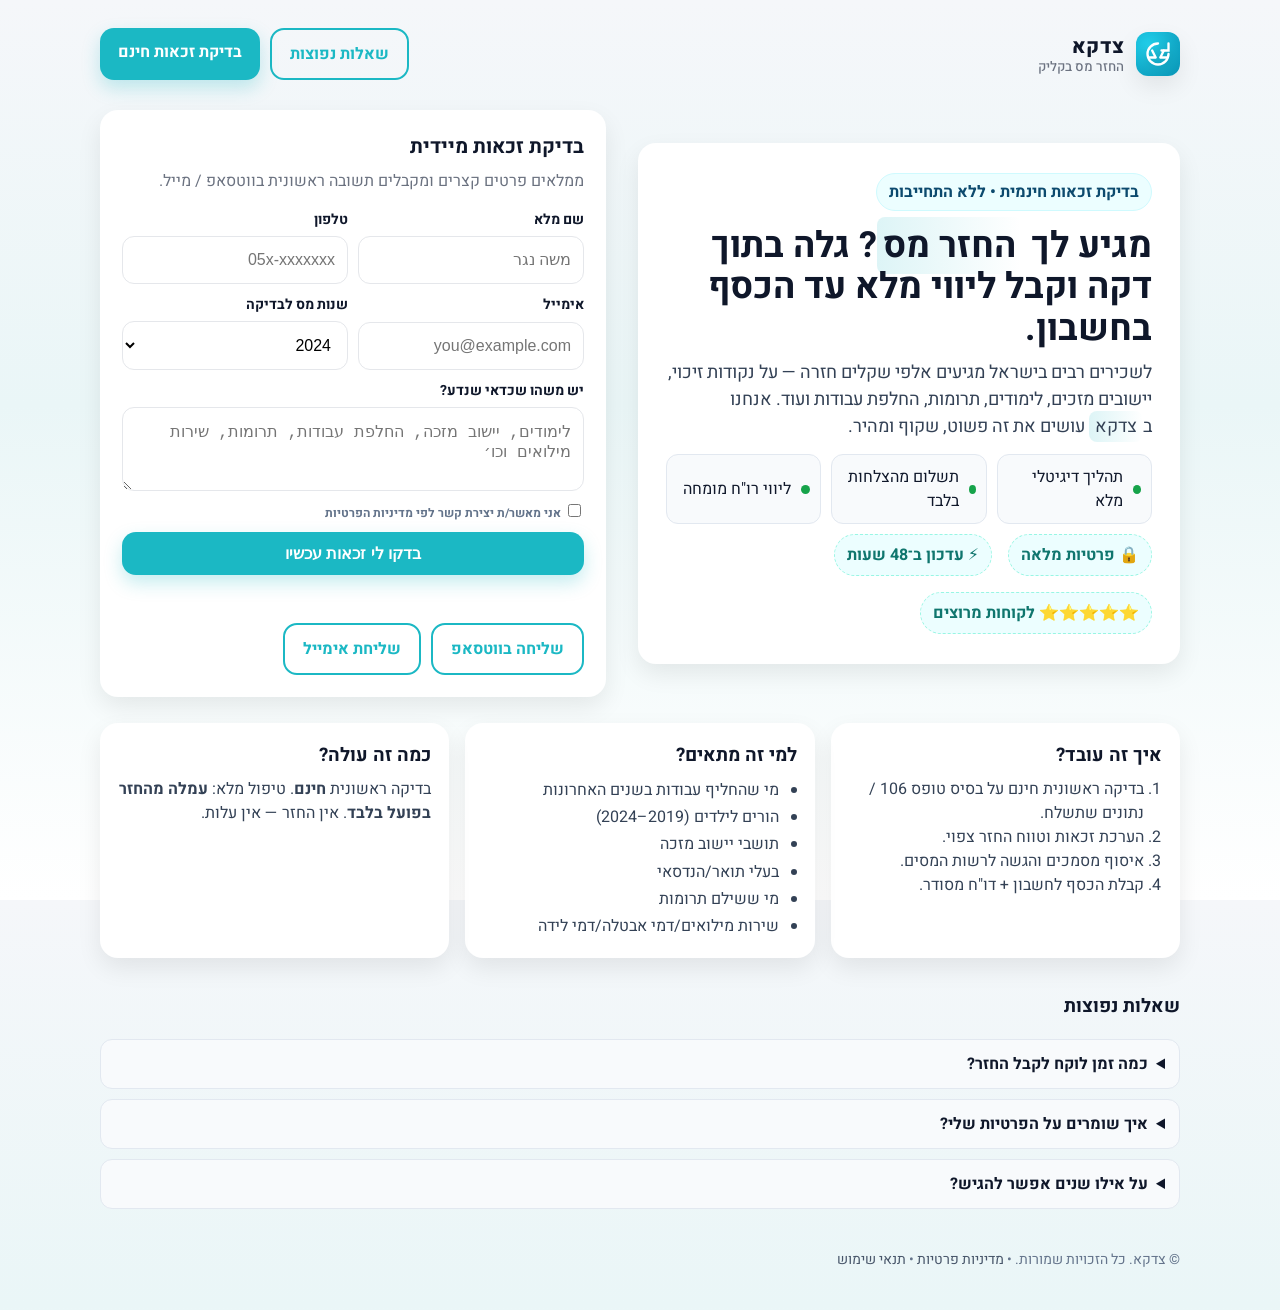
==== index.html @ 3e9c8f5d "Add files via upload" ====
<!DOCTYPE html>
<html lang="he" dir="rtl">
<head>
  <meta charset="utf-8" />
  <meta name="viewport" content="width=device-width, initial-scale=1" />
  <title>צדקא — החזר מס בקליק</title>
  <meta name="description" content="בודקים זכאות להחזר מס לשכירים בתוך דקה — ללא התחייבות. מילוי קצר, בדיקה חינמית ושקופה." />
  <link rel="preconnect" href="https://fonts.googleapis.com">
  <link rel="preconnect" href="https://fonts.gstatic.com" crossorigin>
  <link href="https://fonts.googleapis.com/css2?family=Heebo:wght@300;400;500;700;800&display=swap" rel="stylesheet">
  <style>
    :root{
      --primary:#1bb8c4;/*טורקיז*/
      --primary-600:#13a2ad;
      --ink:#0f172a;/*כחול-אפור כהה*/
      --muted:#6b7280;
      --bg:#f5f7fa;
      --card:#ffffff;
      --accent:#7a8a9b;/*אפור*/
      --ok:#16a34a;
      --warn:#f59e0b;
      --shadow:0 10px 25px rgba(0,0,0,.08);
      --radius:18px;
    }
    *{box-sizing:border-box}
    html,body{height:100%}
    body{margin:0;font-family:Heebo,system-ui,"Segoe UI",Arial; background:linear-gradient(180deg, var(--bg), #eaf6f7 45%, #ffffff 100%); color:var(--ink)}
    a{color:var(--primary);text-decoration:none}
    .wrap{max-width:1120px;margin:0 auto;padding:20px}
    header{
      display:flex;align-items:center;justify-content:space-between;gap:16px;padding:8px 0
    }
    .brand{display:flex;align-items:center;gap:12px}
    .logo{width:44px;height:44px;display:grid;place-items:center;border-radius:12px;background:radial-gradient(100% 100% at 30% 30%, #22d3ee, #0891b2);box-shadow:var(--shadow)}
    .logo svg{filter:drop-shadow(0 2px 6px rgba(0,0,0,.2))}
    .brand h1{font-size:20px;margin:0;font-weight:800;letter-spacing:.2px}
    .brand small{display:block;color:var(--muted);font-weight:500;margin-top:-4px}
    .cta-top{display:flex;gap:10px}
    .btn{appearance:none;border:0;cursor:pointer;border-radius:14px;padding:12px 18px;font-weight:700;font-size:16px}
    .btn-primary{background:var(--primary);color:#fff;box-shadow:0 8px 18px rgba(27,184,196,.25)}
    .btn-primary:hover{background:var(--primary-600)}
    .btn-ghost{background:transparent;color:var(--primary);border:2px solid var(--primary)}

    .hero{display:grid;grid-template-columns:1.1fr .9fr;gap:32px;align-items:center;margin-top:22px}
    @media (max-width:900px){
      .hero{grid-template-columns:1fr}
    }
    .card{background:var(--card);border-radius:var(--radius);box-shadow:var(--shadow)}
    .hero .headline{padding:30px 28px}
    .kicker{display:inline-flex;align-items:center;gap:8px;color:#0c4a6e;background:#ecfeff;border:1px solid #cffafe;border-radius:999px;padding:6px 12px;font-weight:700}
    .headline h2{font-size:36px;line-height:1.15;margin:14px 0 10px}
    .headline p{font-size:18px;color:#334155;margin:0 0 14px}
    .bullets{display:grid;grid-template-columns:repeat(3,minmax(0,1fr));gap:10px;margin-top:14px}
    @media (max-width:600px){.bullets{grid-template-columns:1fr 1fr}}
    .bullet{display:flex;align-items:center;gap:10px;background:#f8fafc;border:1px solid #e2e8f0;border-radius:12px;padding:10px}
    .bullet .dot{width:9px;height:9px;border-radius:50%;background:var(--ok)}

    .form{padding:22px}
    .form h3{margin:0 0 8px;font-size:20px}
    .form p{margin:0 0 16px;color:var(--muted)}
    form{display:grid;gap:10px}
    .field{display:grid;gap:6px}
    label{font-weight:700;font-size:14px}
    input,select,textarea{padding:14px 12px;border:1.5px solid #e5e7eb;border-radius:12px;background:#fff;font-size:16px}
    input:focus,select:focus,textarea:focus{outline:3px solid #c7f9ff;border-color:#7dd3fc}
    .row{display:grid;grid-template-columns:1fr 1fr;gap:10px}
    @media (max-width:600px){.row{grid-template-columns:1fr}}
    .consent{font-size:12px;color:#64748b}

    .trust{display:flex;gap:16px;align-items:center;flex-wrap:wrap;margin-top:10px}
    .trust .badge{display:flex;gap:8px;align-items:center;background:#ecfeff;border:1px dashed #99f6e4;color:#0f766e;padding:8px 12px;border-radius:999px;font-weight:700}

    .faq{margin:34px 0}
    details{background:#f8fafc;border:1px solid #e2e8f0;border-radius:12px;padding:12px 14px}
    details+details{margin-top:10px}
    summary{cursor:pointer;font-weight:700}
    summary::-webkit-details-marker{display:none}

    footer{margin:40px 0 20px;color:#64748b;font-size:14px}
    .legal a{color:#475569}

    .grid{display:grid;gap:16px}
    .grid.cols-3{grid-template-columns:repeat(3,minmax(0,1fr))}
    @media (max-width:900px){.grid.cols-3{grid-template-columns:1fr}}

    .highlight{background:linear-gradient(90deg, rgba(27,184,196,.15), rgba(27,184,196,0));padding:2px 6px;border-radius:8px}
  </style>
</head>
<body>
  <div class="wrap">
    <header>
      <div class="brand">
        <div class="logo" aria-label="לוגו צדקא">
          <!-- מאזניים + חץ מעוגל כסימבול ההחזר -->
          <svg width="28" height="28" viewBox="0 0 24 24" fill="none" xmlns="http://www.w3.org/2000/svg" aria-hidden="true">
            <path d="M12 3a9 9 0 1 0 9 9" stroke="#fff" stroke-width="2" stroke-linecap="round"/>
            <path d="M21 3v6h-6" stroke="#fff" stroke-width="2" stroke-linecap="round"/>
            <path d="M7 9l3 6M17 9l-3 6M4 15h6M14 15h6" stroke="#fff" stroke-width="2" stroke-linecap="round"/>
          </svg>
        </div>
        <div>
          <h1>צדקא</h1>
          <small>החזר מס בקליק</small>
        </div>
      </div>
      <div class="cta-top">
        <a class="btn btn-ghost" href="#faq">שאלות נפוצות</a>
        <a class="btn btn-primary" href="#lead">בדיקת זכאות חינם</a>
      </div>
    </header>

    <section class="hero">
      <div class="card headline">
        <span class="kicker">בדיקת זכאות חינמית • ללא התחייבות</span>
        <h2>
          מגיע לך <span class="highlight">החזר מס</span>?
          גלה בתוך דקה וקבל ליווי מלא עד הכסף בחשבון.
        </h2>
        <p>
          לשכירים רבים בישראל מגיעים אלפי שקלים חזרה — על נקודות זיכוי, יישובים מזכים, לימודים, תרומות, החלפת עבודות ועוד. אנחנו ב<span class="highlight">צדקא</span> עושים את זה פשוט, שקוף ומהיר.
        </p>
        <div class="bullets">
          <div class="bullet"><span class="dot"></span><span>תהליך דיגיטלי מלא</span></div>
          <div class="bullet"><span class="dot"></span><span>תשלום מהצלחות בלבד</span></div>
          <div class="bullet"><span class="dot"></span><span>ליווי רו"ח מומחה</span></div>
        </div>
        <div class="trust">
          <div class="badge" title="SSL & פרטיות">🔒 פרטיות מלאה</div>
          <div class="badge" title="מהיר">⚡️ עדכון ב־48 שעות</div>
          <div class="badge" title="ביקורות">⭐️⭐️⭐️⭐️⭐️ לקוחות מרוצים</div>
        </div>
      </div>

      <div class="card form" id="lead">
        <h3>בדיקת זכאות מיידית</h3>
        <p>ממלאים פרטים קצרים ומקבלים תשובה ראשונית בווטסאפ / מייל.</p>
        <form id="leadForm" novalidate>
          <div class="row">
            <div class="field">
              <label for="fullName">שם מלא</label>
              <input id="fullName" name="fullName" placeholder="משה נגר" required />
            </div>
            <div class="field">
              <label for="phone">טלפון</label>
              <input id="phone" name="phone" inputmode="tel" placeholder="05x-xxxxxxx" required />
            </div>
          </div>
          <div class="row">
            <div class="field">
              <label for="email">אימייל</label>
              <input id="email" name="email" type="email" placeholder="you@example.com" />
            </div>
            <div class="field">
              <label for="year">שנות מס לבדיקה</label>
              <select id="year" name="year">
                <option value="2024">2024</option>
                <option value="2023">2023</option>
                <option value="2022">2022</option>
                <option value="2019-2021">2019–2021</option>
              </select>
            </div>
          </div>
          <div class="field">
            <label for="notes">יש משהו שכדאי שנדע?</label>
            <textarea id="notes" name="notes" rows="3" placeholder="לימודים, יישוב מזכה, החלפת עבודות, תרומות, שירות מילואים וכו׳"></textarea>
          </div>
          <label class="consent"><input type="checkbox" id="consent" required /> אני מאשר/ת יצירת קשר לפי מדיניות הפרטיות</label>
          <button class="btn btn-primary" type="submit">בדקו לי זכאות עכשיו</button>
          <div id="msg" aria-live="polite" style="min-height:20px"></div>
          <div style="display:flex;gap:10px;margin-top:8px;flex-wrap:wrap">
            <a class="btn btn-ghost" id="whatsappBtn" target="_blank" rel="noopener">שליחה בווטסאפ</a>
            <a class="btn btn-ghost" id="emailBtn">שליחת אימייל</a>
          </div>
        </form>
      </div>
    </section>

    <section class="grid cols-3" style="margin-top:26px">
      <div class="card" style="padding:18px">
        <h3 style="margin:0 0 8px">איך זה עובד?</h3>
        <ol style="margin:0;padding-inline-start:18px;color:#334155">
          <li>בדיקה ראשונית חינם על בסיס טופס 106 / נתונים שתשלח.</li>
          <li>הערכת זכאות וטווח החזר צפוי.</li>
          <li>איסוף מסמכים והגשה לרשות המסים.</li>
          <li>קבלת הכסף לחשבון + דו"ח מסודר.</li>
        </ol>
      </div>
      <div class="card" style="padding:18px">
        <h3 style="margin:0 0 8px">למי זה מתאים?</h3>
        <ul style="margin:0;padding-inline-start:18px;color:#334155;line-height:1.7">
          <li>מי שהחליף עבודות בשנים האחרונות</li>
          <li>הורים לילדים (2019–2024)</li>
          <li>תושבי יישוב מזכה</li>
          <li>בעלי תואר/הנדסאי</li>
          <li>מי ששילם תרומות</li>
          <li>שירות מילואים/דמי אבטלה/דמי לידה</li>
        </ul>
      </div>
      <div class="card" style="padding:18px">
        <h3 style="margin:0 0 8px">כמה זה עולה?</h3>
        <p style="margin:0;color:#334155">בדיקה ראשונית <b>חינם</b>. טיפול מלא: <b>עמלה מהחזר בפועל בלבד</b>.
          אין החזר — אין עלות.
        </p>
      </div>
    </section>

    <section class="faq" id="faq">
      <h3>שאלות נפוצות</h3>
      <details>
        <summary>כמה זמן לוקח לקבל החזר?</summary>
        <div>לאחר הגשה מסודרת, לרוב בין 30–90 יום, תלוי בעומס רשות המסים והבקשות.</div>
      </details>
      <details>
        <summary>איך שומרים על הפרטיות שלי?</summary>
        <div>עובדים לפי סטנדרט אבטחת מידע, שימוש מאובטח במסמכים וללא שיתוף עם צד שלישי ללא רשות.</div>
      </details>
      <details>
        <summary>על אילו שנים אפשר להגיש?</summary>
        <div>עד 6 שנים אחורה (נכון לעכשיו), למשל בשנת 2025 ניתן להגיש רטרואקטיבית מ-2019.</div>
      </details>
    </section>

    <footer>
      <div class="legal">© צדקא. כל הזכויות שמורות. • <a href="#">מדיניות פרטיות</a> • <a href="#">תנאי שימוש</a></div>
    </footer>
  </div>

  <script>
    // קישור ווטסאפ עם פרה-פיל מהטופס
    const f = document.getElementById('leadForm');
    const msg = document.getElementById('msg');
    const waBtn = document.getElementById('whatsappBtn');
    const emailBtn = document.getElementById('emailBtn');

    const WHATSAPP_NUMBER = '972000000000'; // <-- החלף למספר שלך בפורמט בינלאומי ללא +
    const EMAIL_TO = 'info@tsadka.co.il';   // <-- החלף למייל שלך

    function buildText() {
      const name = document.getElementById('fullName').value.trim();
      const phone = document.getElementById('phone').value.trim();
      const email = document.getElementById('email').value.trim();
      const year = document.getElementById('year').value;
      const notes = document.getElementById('notes').value.trim();
      return `שלום, שמי ${name}.\nטלפון: ${phone}\nמייל: ${email}\nשנות מס לבדיקה: ${year}\nהערות: ${notes}`;
    }

    function valid() {
      if(!document.getElementById('fullName').value || !document.getElementById('phone').value || !document.getElementById('consent').checked){
        msg.textContent = 'נא למלא שם, טלפון ולאשר יצירת קשר.';
        msg.style.color = '#b91c1c';
        return false;
      }
      msg.textContent = '';
      return true;
    }

    f.addEventListener('submit', (e)=>{
      e.preventDefault();
      if(!valid()) return;
      const text = buildText();
      const url = `https://wa.me/${WHATSAPP_NUMBER}?text=${encodeURIComponent(text)}`;
      window.open(url, '_blank');
      msg.textContent = 'פתחנו שיחה בווטסאפ. אם לא נפתח — בדוק שחסמת פופ-אפים.';
      msg.style.color = '#065f46';
      // TODO: הוספת שליחת נתונים ל-API/Google Sheets/CRM
    });

    waBtn.addEventListener('click', ()=>{
      if(!valid()) return; window.open(`https://wa.me/${WHATSAPP_NUMBER}?text=${encodeURIComponent(buildText())}`, '_blank');
    });

    emailBtn.addEventListener('click', ()=>{
      const subject = encodeURIComponent('בדיקת זכאות להחזר מס — צדקא');
      const body = encodeURIComponent(buildText());
      window.location.href = `mailto:${EMAIL_TO}?subject=${subject}&body=${body}`;
    });

    // אנליטיקות (מקום ל-GTM / Meta Pixel)
    // window.dataLayer = window.dataLayer || [];
    // function gtag(){dataLayer.push(arguments);} gtag('js', new Date()); gtag('config', 'G-XXXXXXX');
  </script>
</body>
</html>
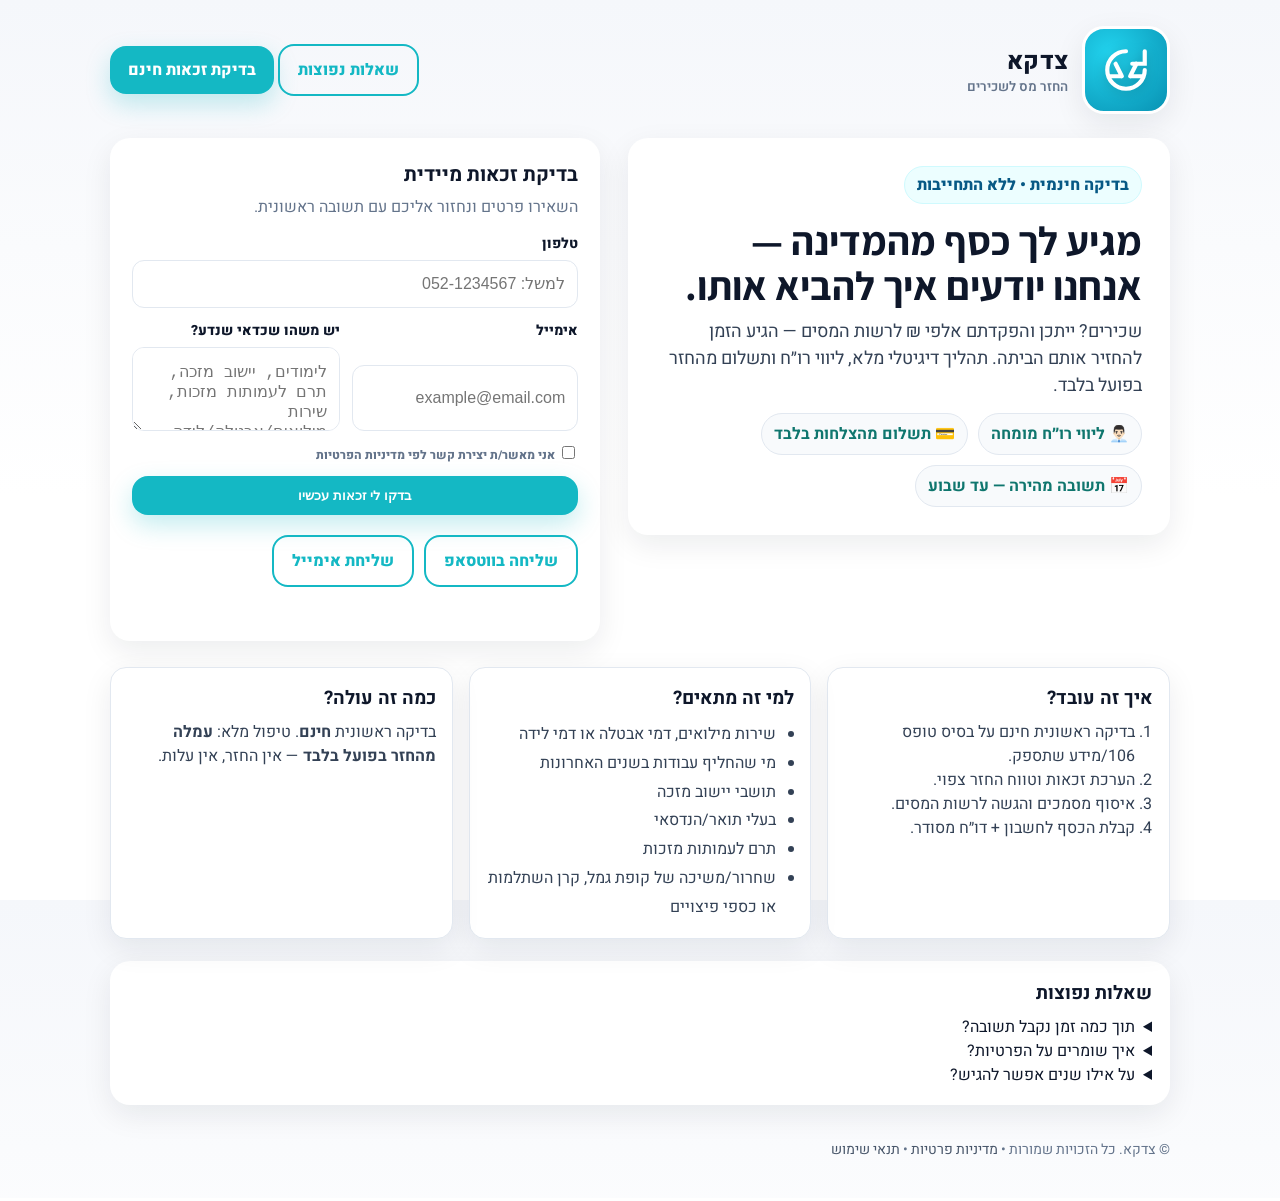
==== commit e5130ff1: "Add files via upload" ====
--- a/index.html
+++ b/index.html
@@ -1,283 +1,211 @@
-<!DOCTYPE html>
-<html lang="he" dir="rtl">
-<head>
-  <meta charset="utf-8" />
-  <meta name="viewport" content="width=device-width, initial-scale=1" />
-  <title>צדקא — החזר מס בקליק</title>
-  <meta name="description" content="בודקים זכאות להחזר מס לשכירים בתוך דקה — ללא התחייבות. מילוי קצר, בדיקה חינמית ושקופה." />
-  <link rel="preconnect" href="https://fonts.googleapis.com">
-  <link rel="preconnect" href="https://fonts.gstatic.com" crossorigin>
-  <link href="https://fonts.googleapis.com/css2?family=Heebo:wght@300;400;500;700;800&display=swap" rel="stylesheet">
-  <style>
-    :root{
-      --primary:#1bb8c4;/*טורקיז*/
-      --primary-600:#13a2ad;
-      --ink:#0f172a;/*כחול-אפור כהה*/
-      --muted:#6b7280;
-      --bg:#f5f7fa;
-      --card:#ffffff;
-      --accent:#7a8a9b;/*אפור*/
-      --ok:#16a34a;
-      --warn:#f59e0b;
-      --shadow:0 10px 25px rgba(0,0,0,.08);
-      --radius:18px;
-    }
-    *{box-sizing:border-box}
-    html,body{height:100%}
-    body{margin:0;font-family:Heebo,system-ui,"Segoe UI",Arial; background:linear-gradient(180deg, var(--bg), #eaf6f7 45%, #ffffff 100%); color:var(--ink)}
-    a{color:var(--primary);text-decoration:none}
-    .wrap{max-width:1120px;margin:0 auto;padding:20px}
-    header{
-      display:flex;align-items:center;justify-content:space-between;gap:16px;padding:8px 0
-    }
-    .brand{display:flex;align-items:center;gap:12px}
-    .logo{width:44px;height:44px;display:grid;place-items:center;border-radius:12px;background:radial-gradient(100% 100% at 30% 30%, #22d3ee, #0891b2);box-shadow:var(--shadow)}
-    .logo svg{filter:drop-shadow(0 2px 6px rgba(0,0,0,.2))}
-    .brand h1{font-size:20px;margin:0;font-weight:800;letter-spacing:.2px}
-    .brand small{display:block;color:var(--muted);font-weight:500;margin-top:-4px}
-    .cta-top{display:flex;gap:10px}
-    .btn{appearance:none;border:0;cursor:pointer;border-radius:14px;padding:12px 18px;font-weight:700;font-size:16px}
-    .btn-primary{background:var(--primary);color:#fff;box-shadow:0 8px 18px rgba(27,184,196,.25)}
-    .btn-primary:hover{background:var(--primary-600)}
-    .btn-ghost{background:transparent;color:var(--primary);border:2px solid var(--primary)}
-
-    .hero{display:grid;grid-template-columns:1.1fr .9fr;gap:32px;align-items:center;margin-top:22px}
-    @media (max-width:900px){
-      .hero{grid-template-columns:1fr}
-    }
-    .card{background:var(--card);border-radius:var(--radius);box-shadow:var(--shadow)}
-    .hero .headline{padding:30px 28px}
-    .kicker{display:inline-flex;align-items:center;gap:8px;color:#0c4a6e;background:#ecfeff;border:1px solid #cffafe;border-radius:999px;padding:6px 12px;font-weight:700}
-    .headline h2{font-size:36px;line-height:1.15;margin:14px 0 10px}
-    .headline p{font-size:18px;color:#334155;margin:0 0 14px}
-    .bullets{display:grid;grid-template-columns:repeat(3,minmax(0,1fr));gap:10px;margin-top:14px}
-    @media (max-width:600px){.bullets{grid-template-columns:1fr 1fr}}
-    .bullet{display:flex;align-items:center;gap:10px;background:#f8fafc;border:1px solid #e2e8f0;border-radius:12px;padding:10px}
-    .bullet .dot{width:9px;height:9px;border-radius:50%;background:var(--ok)}
-
-    .form{padding:22px}
-    .form h3{margin:0 0 8px;font-size:20px}
-    .form p{margin:0 0 16px;color:var(--muted)}
-    form{display:grid;gap:10px}
-    .field{display:grid;gap:6px}
-    label{font-weight:700;font-size:14px}
-    input,select,textarea{padding:14px 12px;border:1.5px solid #e5e7eb;border-radius:12px;background:#fff;font-size:16px}
-    input:focus,select:focus,textarea:focus{outline:3px solid #c7f9ff;border-color:#7dd3fc}
-    .row{display:grid;grid-template-columns:1fr 1fr;gap:10px}
-    @media (max-width:600px){.row{grid-template-columns:1fr}}
-    .consent{font-size:12px;color:#64748b}
-
-    .trust{display:flex;gap:16px;align-items:center;flex-wrap:wrap;margin-top:10px}
-    .trust .badge{display:flex;gap:8px;align-items:center;background:#ecfeff;border:1px dashed #99f6e4;color:#0f766e;padding:8px 12px;border-radius:999px;font-weight:700}
-
-    .faq{margin:34px 0}
-    details{background:#f8fafc;border:1px solid #e2e8f0;border-radius:12px;padding:12px 14px}
-    details+details{margin-top:10px}
-    summary{cursor:pointer;font-weight:700}
-    summary::-webkit-details-marker{display:none}
-
-    footer{margin:40px 0 20px;color:#64748b;font-size:14px}
-    .legal a{color:#475569}
-
-    .grid{display:grid;gap:16px}
-    .grid.cols-3{grid-template-columns:repeat(3,minmax(0,1fr))}
-    @media (max-width:900px){.grid.cols-3{grid-template-columns:1fr}}
-
-    .highlight{background:linear-gradient(90deg, rgba(27,184,196,.15), rgba(27,184,196,0));padding:2px 6px;border-radius:8px}
-  </style>
-</head>
-<body>
-  <div class="wrap">
-    <header>
-      <div class="brand">
-        <div class="logo" aria-label="לוגו צדקא">
-          <!-- מאזניים + חץ מעוגל כסימבול ההחזר -->
-          <svg width="28" height="28" viewBox="0 0 24 24" fill="none" xmlns="http://www.w3.org/2000/svg" aria-hidden="true">
-            <path d="M12 3a9 9 0 1 0 9 9" stroke="#fff" stroke-width="2" stroke-linecap="round"/>
-            <path d="M21 3v6h-6" stroke="#fff" stroke-width="2" stroke-linecap="round"/>
-            <path d="M7 9l3 6M17 9l-3 6M4 15h6M14 15h6" stroke="#fff" stroke-width="2" stroke-linecap="round"/>
-          </svg>
-        </div>
-        <div>
-          <h1>צדקא</h1>
-          <small>החזר מס בקליק</small>
-        </div>
-      </div>
-      <div class="cta-top">
-        <a class="btn btn-ghost" href="#faq">שאלות נפוצות</a>
-        <a class="btn btn-primary" href="#lead">בדיקת זכאות חינם</a>
-      </div>
-    </header>
-
-    <section class="hero">
-      <div class="card headline">
-        <span class="kicker">בדיקת זכאות חינמית • ללא התחייבות</span>
-        <h2>
-          מגיע לך <span class="highlight">החזר מס</span>?
-          גלה בתוך דקה וקבל ליווי מלא עד הכסף בחשבון.
-        </h2>
-        <p>
-          לשכירים רבים בישראל מגיעים אלפי שקלים חזרה — על נקודות זיכוי, יישובים מזכים, לימודים, תרומות, החלפת עבודות ועוד. אנחנו ב<span class="highlight">צדקא</span> עושים את זה פשוט, שקוף ומהיר.
-        </p>
-        <div class="bullets">
-          <div class="bullet"><span class="dot"></span><span>תהליך דיגיטלי מלא</span></div>
-          <div class="bullet"><span class="dot"></span><span>תשלום מהצלחות בלבד</span></div>
-          <div class="bullet"><span class="dot"></span><span>ליווי רו"ח מומחה</span></div>
-        </div>
-        <div class="trust">
-          <div class="badge" title="SSL & פרטיות">🔒 פרטיות מלאה</div>
-          <div class="badge" title="מהיר">⚡️ עדכון ב־48 שעות</div>
-          <div class="badge" title="ביקורות">⭐️⭐️⭐️⭐️⭐️ לקוחות מרוצים</div>
-        </div>
-      </div>
-
-      <div class="card form" id="lead">
-        <h3>בדיקת זכאות מיידית</h3>
-        <p>ממלאים פרטים קצרים ומקבלים תשובה ראשונית בווטסאפ / מייל.</p>
-        <form id="leadForm" novalidate>
-          <div class="row">
-            <div class="field">
-              <label for="fullName">שם מלא</label>
-              <input id="fullName" name="fullName" placeholder="משה נגר" required />
-            </div>
-            <div class="field">
-              <label for="phone">טלפון</label>
-              <input id="phone" name="phone" inputmode="tel" placeholder="05x-xxxxxxx" required />
-            </div>
-          </div>
-          <div class="row">
-            <div class="field">
-              <label for="email">אימייל</label>
-              <input id="email" name="email" type="email" placeholder="you@example.com" />
-            </div>
-            <div class="field">
-              <label for="year">שנות מס לבדיקה</label>
-              <select id="year" name="year">
-                <option value="2024">2024</option>
-                <option value="2023">2023</option>
-                <option value="2022">2022</option>
-                <option value="2019-2021">2019–2021</option>
-              </select>
-            </div>
-          </div>
-          <div class="field">
-            <label for="notes">יש משהו שכדאי שנדע?</label>
-            <textarea id="notes" name="notes" rows="3" placeholder="לימודים, יישוב מזכה, החלפת עבודות, תרומות, שירות מילואים וכו׳"></textarea>
-          </div>
-          <label class="consent"><input type="checkbox" id="consent" required /> אני מאשר/ת יצירת קשר לפי מדיניות הפרטיות</label>
-          <button class="btn btn-primary" type="submit">בדקו לי זכאות עכשיו</button>
-          <div id="msg" aria-live="polite" style="min-height:20px"></div>
-          <div style="display:flex;gap:10px;margin-top:8px;flex-wrap:wrap">
-            <a class="btn btn-ghost" id="whatsappBtn" target="_blank" rel="noopener">שליחה בווטסאפ</a>
-            <a class="btn btn-ghost" id="emailBtn">שליחת אימייל</a>
-          </div>
-        </form>
-      </div>
-    </section>
-
-    <section class="grid cols-3" style="margin-top:26px">
-      <div class="card" style="padding:18px">
-        <h3 style="margin:0 0 8px">איך זה עובד?</h3>
-        <ol style="margin:0;padding-inline-start:18px;color:#334155">
-          <li>בדיקה ראשונית חינם על בסיס טופס 106 / נתונים שתשלח.</li>
-          <li>הערכת זכאות וטווח החזר צפוי.</li>
-          <li>איסוף מסמכים והגשה לרשות המסים.</li>
-          <li>קבלת הכסף לחשבון + דו"ח מסודר.</li>
-        </ol>
-      </div>
-      <div class="card" style="padding:18px">
-        <h3 style="margin:0 0 8px">למי זה מתאים?</h3>
-        <ul style="margin:0;padding-inline-start:18px;color:#334155;line-height:1.7">
-          <li>מי שהחליף עבודות בשנים האחרונות</li>
-          <li>הורים לילדים (2019–2024)</li>
-          <li>תושבי יישוב מזכה</li>
-          <li>בעלי תואר/הנדסאי</li>
-          <li>מי ששילם תרומות</li>
-          <li>שירות מילואים/דמי אבטלה/דמי לידה</li>
-        </ul>
-      </div>
-      <div class="card" style="padding:18px">
-        <h3 style="margin:0 0 8px">כמה זה עולה?</h3>
-        <p style="margin:0;color:#334155">בדיקה ראשונית <b>חינם</b>. טיפול מלא: <b>עמלה מהחזר בפועל בלבד</b>.
-          אין החזר — אין עלות.
-        </p>
-      </div>
-    </section>
-
-    <section class="faq" id="faq">
-      <h3>שאלות נפוצות</h3>
-      <details>
-        <summary>כמה זמן לוקח לקבל החזר?</summary>
-        <div>לאחר הגשה מסודרת, לרוב בין 30–90 יום, תלוי בעומס רשות המסים והבקשות.</div>
-      </details>
-      <details>
-        <summary>איך שומרים על הפרטיות שלי?</summary>
-        <div>עובדים לפי סטנדרט אבטחת מידע, שימוש מאובטח במסמכים וללא שיתוף עם צד שלישי ללא רשות.</div>
-      </details>
-      <details>
-        <summary>על אילו שנים אפשר להגיש?</summary>
-        <div>עד 6 שנים אחורה (נכון לעכשיו), למשל בשנת 2025 ניתן להגיש רטרואקטיבית מ-2019.</div>
-      </details>
-    </section>
-
-    <footer>
-      <div class="legal">© צדקא. כל הזכויות שמורות. • <a href="#">מדיניות פרטיות</a> • <a href="#">תנאי שימוש</a></div>
-    </footer>
-  </div>
-
-  <script>
-    // קישור ווטסאפ עם פרה-פיל מהטופס
-    const f = document.getElementById('leadForm');
-    const msg = document.getElementById('msg');
-    const waBtn = document.getElementById('whatsappBtn');
-    const emailBtn = document.getElementById('emailBtn');
-
-    const WHATSAPP_NUMBER = '972000000000'; // <-- החלף למספר שלך בפורמט בינלאומי ללא +
-    const EMAIL_TO = 'info@tsadka.co.il';   // <-- החלף למייל שלך
-
-    function buildText() {
-      const name = document.getElementById('fullName').value.trim();
-      const phone = document.getElementById('phone').value.trim();
-      const email = document.getElementById('email').value.trim();
-      const year = document.getElementById('year').value;
-      const notes = document.getElementById('notes').value.trim();
-      return `שלום, שמי ${name}.\nטלפון: ${phone}\nמייל: ${email}\nשנות מס לבדיקה: ${year}\nהערות: ${notes}`;
-    }
-
-    function valid() {
-      if(!document.getElementById('fullName').value || !document.getElementById('phone').value || !document.getElementById('consent').checked){
-        msg.textContent = 'נא למלא שם, טלפון ולאשר יצירת קשר.';
-        msg.style.color = '#b91c1c';
-        return false;
-      }
-      msg.textContent = '';
-      return true;
-    }
-
-    f.addEventListener('submit', (e)=>{
-      e.preventDefault();
-      if(!valid()) return;
-      const text = buildText();
-      const url = `https://wa.me/${WHATSAPP_NUMBER}?text=${encodeURIComponent(text)}`;
-      window.open(url, '_blank');
-      msg.textContent = 'פתחנו שיחה בווטסאפ. אם לא נפתח — בדוק שחסמת פופ-אפים.';
-      msg.style.color = '#065f46';
-      // TODO: הוספת שליחת נתונים ל-API/Google Sheets/CRM
-    });
-
-    waBtn.addEventListener('click', ()=>{
-      if(!valid()) return; window.open(`https://wa.me/${WHATSAPP_NUMBER}?text=${encodeURIComponent(buildText())}`, '_blank');
-    });
-
-    emailBtn.addEventListener('click', ()=>{
-      const subject = encodeURIComponent('בדיקת זכאות להחזר מס — צדקא');
-      const body = encodeURIComponent(buildText());
-      window.location.href = `mailto:${EMAIL_TO}?subject=${subject}&body=${body}`;
-    });
-
-    // אנליטיקות (מקום ל-GTM / Meta Pixel)
-    // window.dataLayer = window.dataLayer || [];
-    // function gtag(){dataLayer.push(arguments);} gtag('js', new Date()); gtag('config', 'G-XXXXXXX');
-  </script>
-</body>
-</html>
+<!DOCTYPE html>
+<html lang="he" dir="rtl">
+<head>
+  <meta charset="utf-8" />
+  <meta name="viewport" content="width=device-width, initial-scale=1" />
+  <title>צדקא — החזר מס לשכירים | בדיקת זכאות חינם</title>
+  <meta name="description" content="מגיע לך כסף מהמדינה? בצדקא בודקים זכאות להחזר מס לשכירים — חינם וללא התחייבות. תשלום מהחזר בפועל בלבד." />
+  <link rel="preconnect" href="https://fonts.googleapis.com">
+  <link rel="preconnect" href="https://fonts.gstatic.com" crossorigin>
+  <link href="https://fonts.googleapis.com/css2?family=Heebo:wght@300;400;500;700;800&family=Assistant:wght@400;600;700&display=swap" rel="stylesheet">
+  <style>
+    :root{
+      --primary:#14b8c4; --primary-600:#0ea5b1; --ink:#0e172a; --muted:#64748b;
+      --bg:#f5f7fb; --card:#ffffff; --line:#e2e8f0; --ok:#16a34a; --radius:20px;
+      --shadow:0 10px 30px rgba(2,24,38,.08);
+    }
+    *{box-sizing:border-box}
+    html,body{height:100%}
+    body{margin:0;background:linear-gradient(180deg,var(--bg),#fff 55%);
+      color:var(--ink);font-family:Heebo,Assistant,system-ui,Arial;}
+    a{color:var(--primary);text-decoration:none}
+    .wrap{max-width:1100px;margin:0 auto;padding:20px}
+    header{display:flex;align-items:center;justify-content:space-between;gap:16px;padding:6px 0}
+    .brand{display:flex;align-items:center;gap:14px}
+    .logo{width:88px;height:88px;border-radius:22px;display:grid;place-items:center;
+      background:radial-gradient(100% 100% at 30% 30%,#22d3ee,#0891b2);box-shadow:var(--shadow);border:3px solid #fff;}
+    .logo svg{width:50px;height:50px;filter:drop-shadow(0 2px 6px rgba(0,0,0,.2))}
+    .brand h1{font-size:24px;margin:0;font-weight:800;letter-spacing:.2px}
+    .brand small{display:block;color:var(--muted);margin-top:-2px;font-weight:600}
+
+    .btn{appearance:none;border:0;border-radius:16px;padding:12px 18px;font-weight:800;cursor:pointer}
+    .btn-primary{background:var(--primary);color:#fff;box-shadow:0 10px 24px rgba(20,184,196,.25)}
+    .btn-primary:hover{background:var(--primary-600)}
+    .btn-ghost{background:transparent;border:2px solid var(--primary);color:var(--primary);font-weight:800}
+
+    .hero{display:grid;grid-template-columns:1.05fr .95fr;gap:28px;align-items:start;margin-top:18px}
+    @media (max-width:980px){.hero{grid-template-columns:1fr}}
+
+    .card{background:var(--card);border-radius:var(--radius);box-shadow:var(--shadow)}
+    .headline{padding:28px}
+    .kicker{display:inline-flex;align-items:center;gap:8px;color:#075985;background:#ecfeff;border:1px solid #cffafe;border-radius:999px;padding:6px 12px;font-weight:800}
+    .headline h2{font-size:40px;line-height:1.12;margin:14px 0 10px;font-family:Assistant,Heebo}
+    .headline p{font-size:18px;color:#334155;margin:0 0 14px}
+    .badges{display:flex;gap:10px;flex-wrap:wrap;margin-top:8px}
+    .badge{display:flex;gap:8px;align-items:center;background:#f8fafc;border:1px solid var(--line);border-radius:999px;padding:8px 12px;font-weight:700;color:#0f766e}
+
+    .form{padding:22px}
+    .form h3{margin:0 0 6px;font-size:20px}
+    .form p{margin:0 0 14px;color:var(--muted)}
+    form{display:grid;gap:12px}
+    .row{display:grid;grid-template-columns:1fr 1fr;gap:12px}
+    @media (max-width:640px){.row{grid-template-columns:1fr}}
+    .field{display:grid;gap:6px}
+    label{font-weight:800;font-size:14px}
+    input,textarea{padding:14px 12px;border:1.5px solid var(--line);border-radius:12px;background:#fff;font-size:16px}
+    input:focus,textarea:focus{outline:3px solid #c7f9ff;border-color:#7dd3fc}
+    .actions{display:flex;gap:10px;flex-wrap:wrap;margin-top:8px}
+    .consent{font-size:12px;color:#64748b}
+
+    .grid{display:grid;gap:16px}
+    .cols-3{grid-template-columns:repeat(3,minmax(0,1fr))}
+    @media (max-width:980px){.cols-3{grid-template-columns:1fr}}
+    .card-lite{background:#fff;border:1px solid var(--line);border-radius:16px;padding:16px;box-shadow:var(--shadow)}
+
+    footer{margin:34px 0 18px;color:#64748b;font-size:14px}
+    .legal a{color:#475569}
+  </style>
+</head>
+<body>
+  <div class="wrap">
+    <header>
+      <div class="brand">
+        <div class="logo" aria-label="לוגו צדקא">
+          <svg viewBox="0 0 24 24" fill="none" xmlns="http://www.w3.org/2000/svg" aria-hidden="true">
+            <path d="M12 3a9 9 0 1 0 9 9" stroke="#fff" stroke-width="2" stroke-linecap="round"/>
+            <path d="M21 3v6h-6" stroke="#fff" stroke-width="2" stroke-linecap="round"/>
+            <path d="M7 9l3 6M17 9l-3 6M4 15h6M14 15h6" stroke="#fff" stroke-width="2" stroke-linecap="round"/>
+          </svg>
+        </div>
+        <div>
+          <h1>צדקא</h1>
+          <small>החזר מס לשכירים</small>
+        </div>
+      </div>
+      <div class="cta-top">
+        <a class="btn btn-ghost" href="#faq">שאלות נפוצות</a>
+        <a class="btn btn-primary" href="#lead">בדיקת זכאות חינם</a>
+      </div>
+    </header>
+
+    <section class="hero">
+      <div class="card headline">
+        <span class="kicker">בדיקה חינמית • ללא התחייבות</span>
+        <h2>מגיע לך כסף מהמדינה — אנחנו יודעים איך להביא אותו.</h2>
+        <p>שכירים? ייתכן והפקדתם אלפי ₪ לרשות המסים — הגיע הזמן להחזיר אותם הביתה. תהליך דיגיטלי מלא, ליווי רו״ח ותשלום מהחזר בפועל בלבד.</p>
+        <div class="badges">
+          <div class="badge">👨🏻‍💼 ליווי רו״ח מומחה</div>
+          <div class="badge">💳 תשלום מהצלחות בלבד</div>
+          <div class="badge">📅 תשובה מהירה — עד שבוע</div>
+        </div>
+      </div>
+
+      <div class="card form" id="lead">
+        <h3>בדיקת זכאות מיידית</h3>
+        <p>השאירו פרטים ונחזור אליכם עם תשובה ראשונית.</p>
+        <form id="leadForm" novalidate>
+          <div class="row">
+            <div class="field" style="grid-column:1/-1">
+              <label for="phone">טלפון</label>
+              <input id="phone" name="phone" inputmode="tel" placeholder="למשל: 052-1234567" required />
+            </div>
+          </div>
+          <div class="row">
+            <div class="field">
+              <label for="email">אימייל</label>
+              <input id="email" name="email" type="email" placeholder="example@email.com" />
+            </div>
+            <div class="field">
+              <label for="notes">יש משהו שכדאי שנדע?</label>
+              <textarea id="notes" name="notes" rows="3" placeholder="לימודים, יישוב מזכה, תרם לעמותות מזכות, שירות מילואים/אבטלה/לידה, שחרור קופת גמל וכד׳"></textarea>
+            </div>
+          </div>
+          <label class="consent"><input type="checkbox" id="consent" required /> אני מאשר/ת יצירת קשר לפי מדיניות הפרטיות</label>
+          <button class="btn btn-primary" type="submit">בדקו לי זכאות עכשיו</button>
+          <div class="actions">
+            <a class="btn btn-ghost" id="whatsappBtn" target="_blank" rel="noopener">שליחה בווטסאפ</a>
+            <a class="btn btn-ghost" id="emailBtn">שליחת אימייל</a>
+          </div>
+          <div id="msg" aria-live="polite" style="min-height:20px"></div>
+        </form>
+      </div>
+    </section>
+
+    <section class="grid cols-3" style="margin-top:26px">
+      <div class="card-lite">
+        <h3 style="margin:0 0 8px">איך זה עובד?</h3>
+        <ol style="margin:0;padding-inline-start:18px;color:#334155">
+          <li>בדיקה ראשונית חינם על בסיס טופס 106/מידע שתספק.</li>
+          <li>הערכת זכאות וטווח החזר צפוי.</li>
+          <li>איסוף מסמכים והגשה לרשות המסים.</li>
+          <li>קבלת הכסף לחשבון + דו״ח מסודר.</li>
+        </ol>
+      </div>
+      <div class="card-lite">
+        <h3 style="margin:0 0 8px">למי זה מתאים?</h3>
+        <ul style="margin:0;padding-inline-start:18px;color:#334155;line-height:1.8">
+          <li>שירות מילואים, דמי אבטלה או דמי לידה</li>
+          <li>מי שהחליף עבודות בשנים האחרונות</li>
+          <li>תושבי יישוב מזכה</li>
+          <li>בעלי תואר/הנדסאי</li>
+          <li>תרם לעמותות מזכות</li>
+          <li>שחרור/משיכה של קופת גמל, קרן השתלמות או כספי פיצויים</li>
+        </ul>
+      </div>
+      <div class="card-lite">
+        <h3 style="margin:0 0 8px">כמה זה עולה?</h3>
+        <p style="margin:0;color:#334155">בדיקה ראשונית <b>חינם</b>. טיפול מלא: <b>עמלה מהחזר בפועל בלבד</b> — אין החזר, אין עלות.</p>
+      </div>
+    </section>
+
+    <section id="faq" class="card" style="padding:18px;margin-top:22px">
+      <h3 style="margin:0 0 8px">שאלות נפוצות</h3>
+      <details><summary>תוך כמה זמן נקבל תשובה?</summary><div>ברוב המקרים תקבלו עדכון ראשוני עד שבוע מרגע הפנייה.</div></details>
+      <details><summary>איך שומרים על הפרטיות?</summary><div>אבטחת מידע, גישה מוגבלת למסמכים וללא שיתוף עם צד שלישי ללא רשות.</div></details>
+      <details><summary>על אילו שנים אפשר להגיש?</summary><div>ניתן להגיש עד 6 שנים אחורה (למשל, בשנת 2025 אפשר להגיש החל מ־2019).</div></details>
+    </section>
+
+    <footer>
+      <div class="legal">© צדקא. כל הזכויות שמורות • <a href="#">מדיניות פרטיות</a> • <a href="#">תנאי שימוש</a></div>
+    </footer>
+  </div>
+
+  <script>
+    const WHATSAPP_NUMBER = '972500000000'; // ← החלף למספר שלך (ללא +)
+    const EMAIL_TO = 'info@tsadka.co.il';   // ← החלף למייל שלך
+
+    const f = document.getElementById('leadForm');
+    const msg = document.getElementById('msg');
+    const waBtn = document.getElementById('whatsappBtn');
+    const emailBtn = document.getElementById('emailBtn');
+
+    function buildText() {
+      const phone = document.getElementById('phone').value.trim();
+      const email = document.getElementById('email').value.trim();
+      const notes = document.getElementById('notes').value.trim();
+      return `טלפון: ${phone}\nאימייל: ${email}\nפרטים: ${notes}`;
+    }
+    function valid() {
+      if(!document.getElementById('phone').value || !document.getElementById('consent').checked){
+        msg.textContent = 'נא למלא טלפון ולאשר יצירת קשר.'; msg.style.color = '#b91c1c'; return false;
+      }
+      msg.textContent = ''; return true;
+    }
+
+    f.addEventListener('submit', (e)=> {
+      e.preventDefault(); if(!valid()) return;
+      window.open(`https://wa.me/${WHATSAPP_NUMBER}?text=${encodeURIComponent(buildText())}`, '_blank');
+      msg.textContent = 'פתחנו שיחה בווטסאפ. אם לא נפתח — בדוק חסימת פופ-אפים.'; msg.style.color='#065f46';
+    });
+
+    waBtn.addEventListener('click', ()=>{ if(!valid()) return;
+      window.open(`https://wa.me/${WHATSAPP_NUMBER}?text=${encodeURIComponent(buildText())}`, '_blank'); });
+
+    emailBtn.addEventListener('click', ()=> {
+      const subject = encodeURIComponent('בדיקת זכאות להחזר מס — צדקא');
+      const body = encodeURIComponent(buildText());
+      window.location.href = `mailto:${EMAIL_TO}?subject=${subject}&body=${body}`;
+    });
+  </script>
+</body>
+</html>
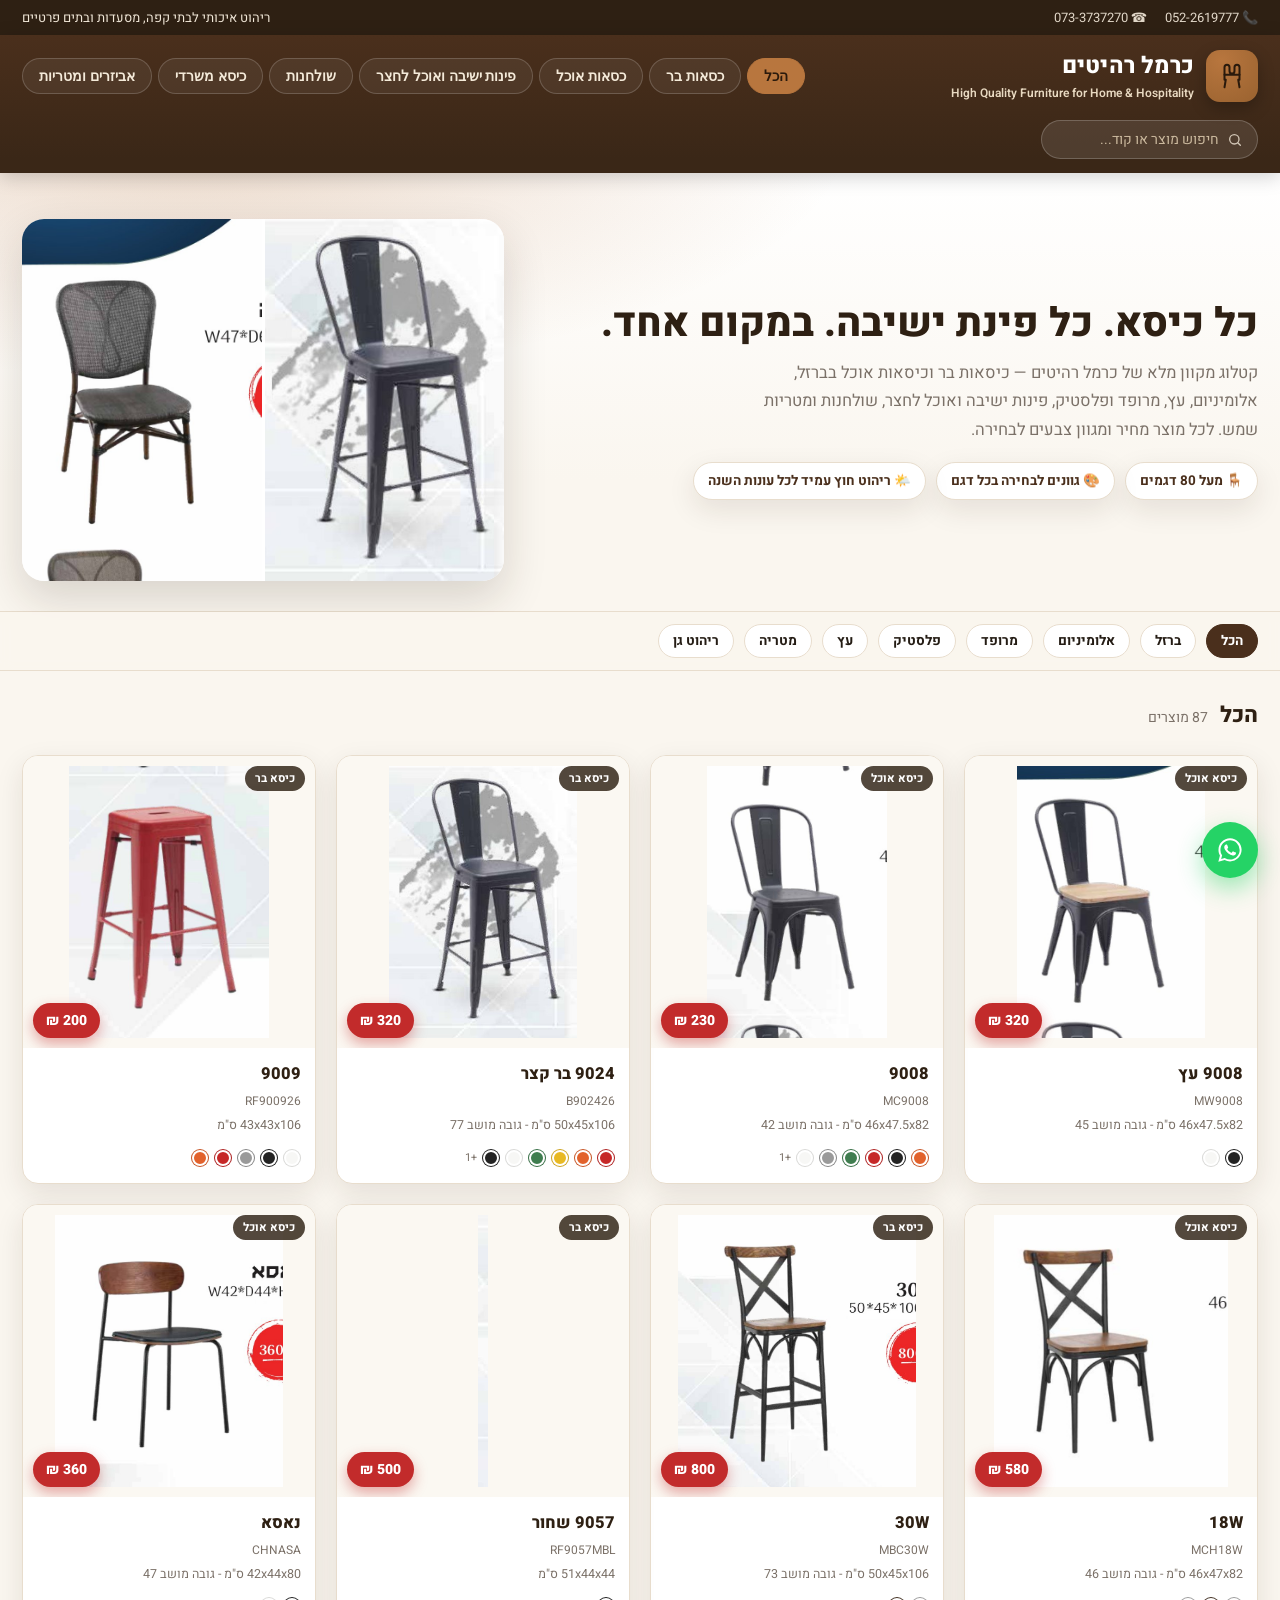
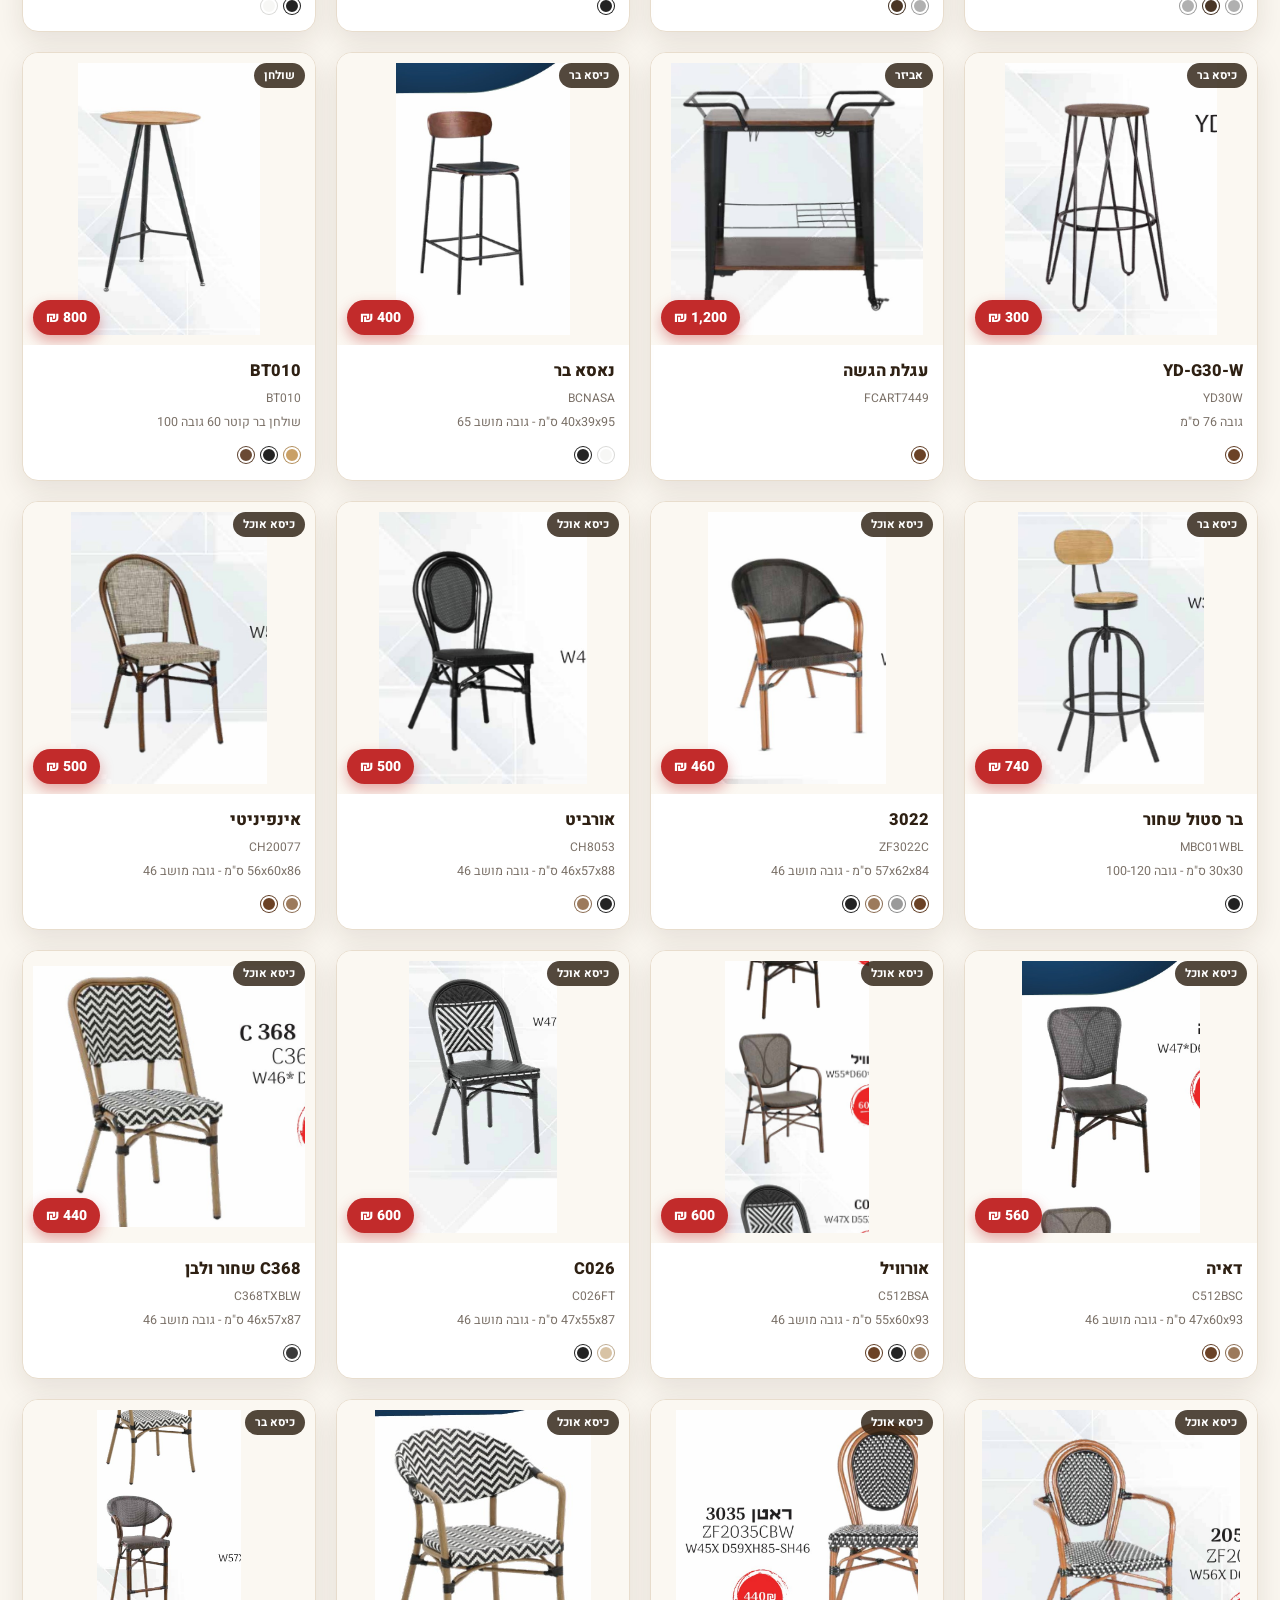
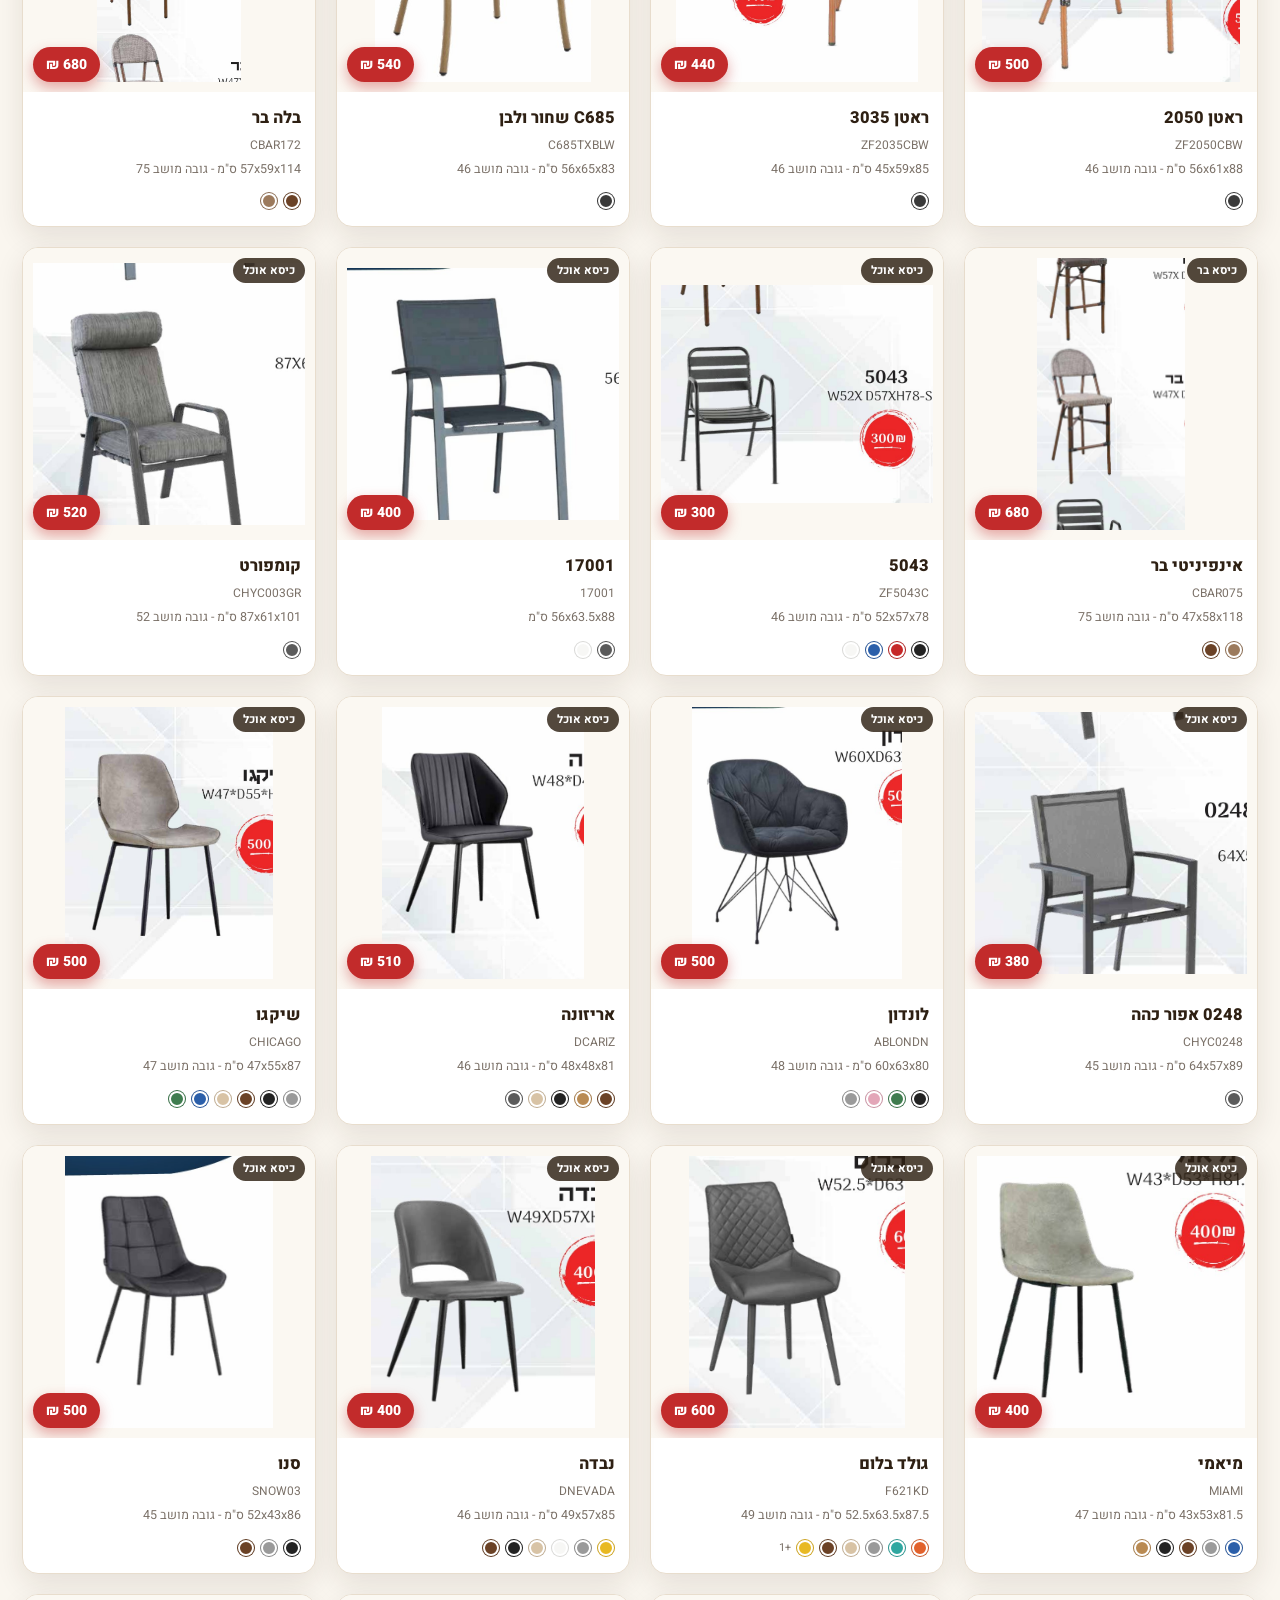
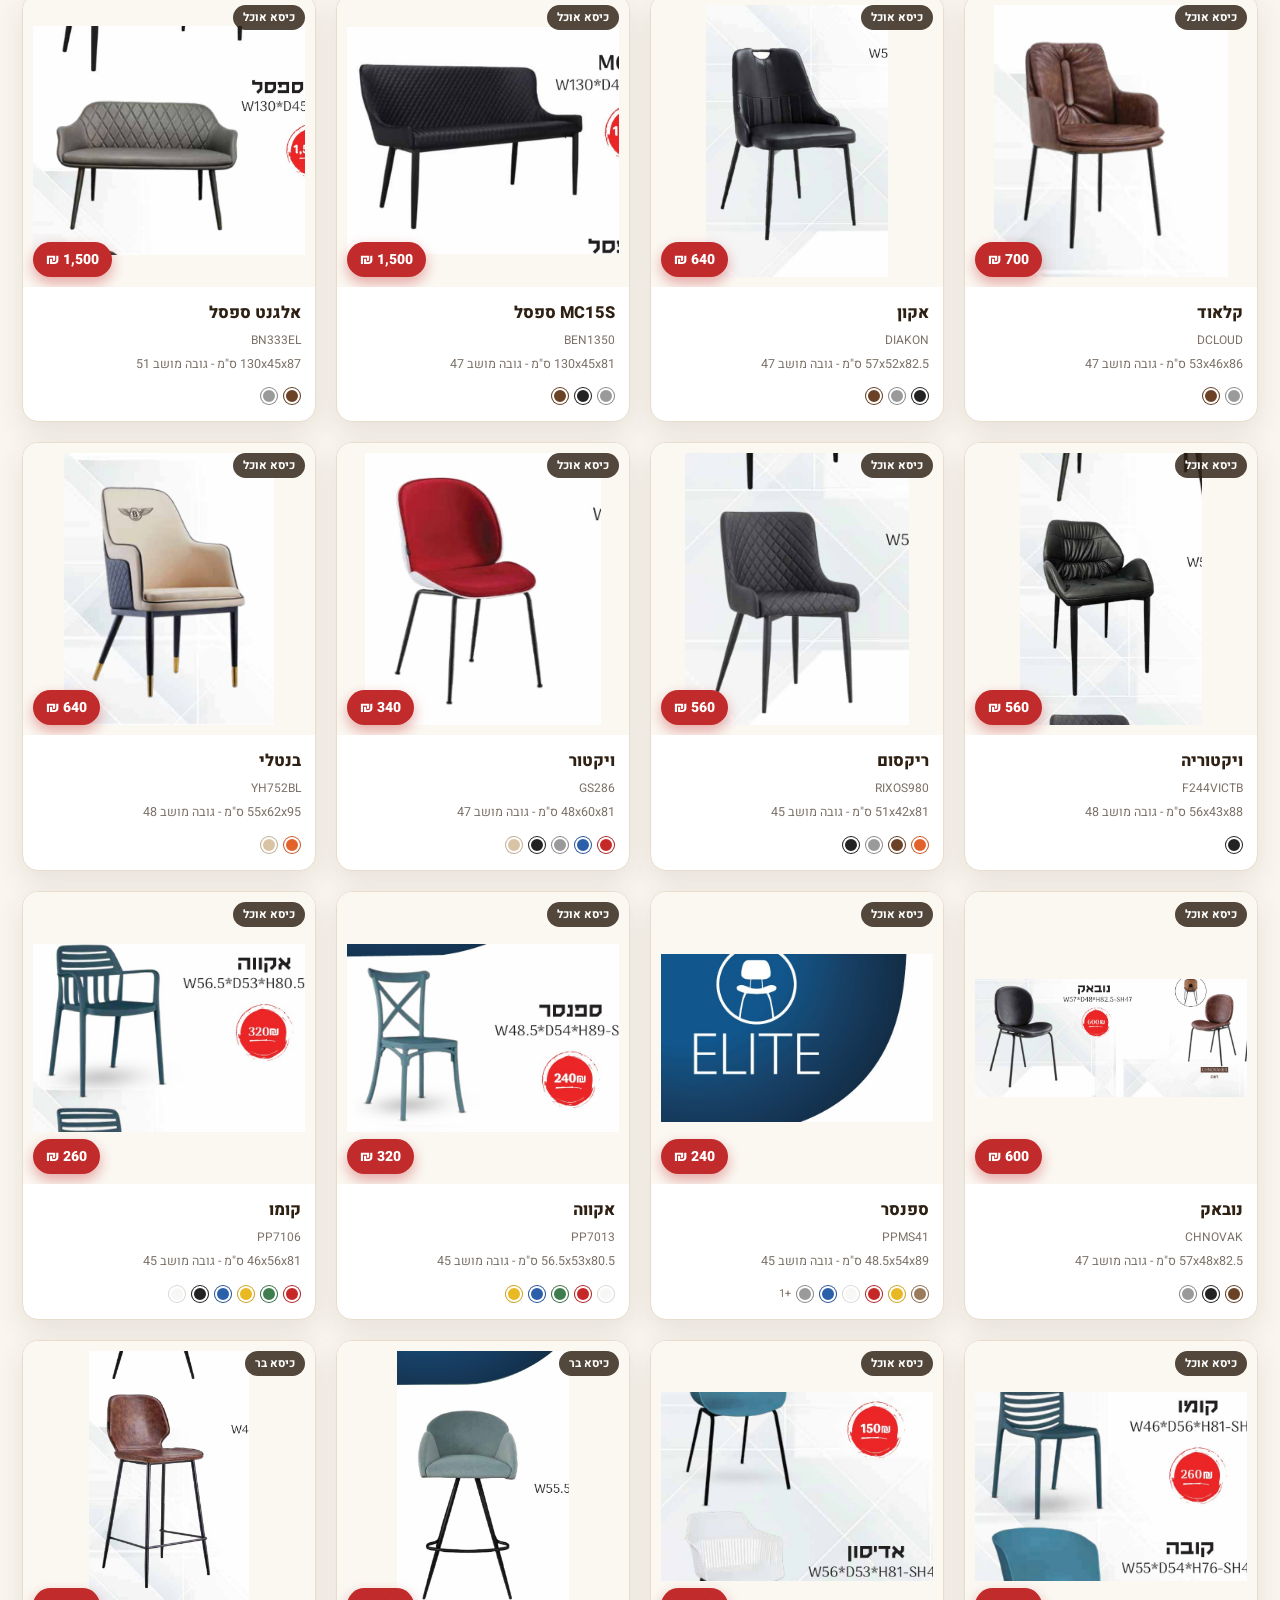
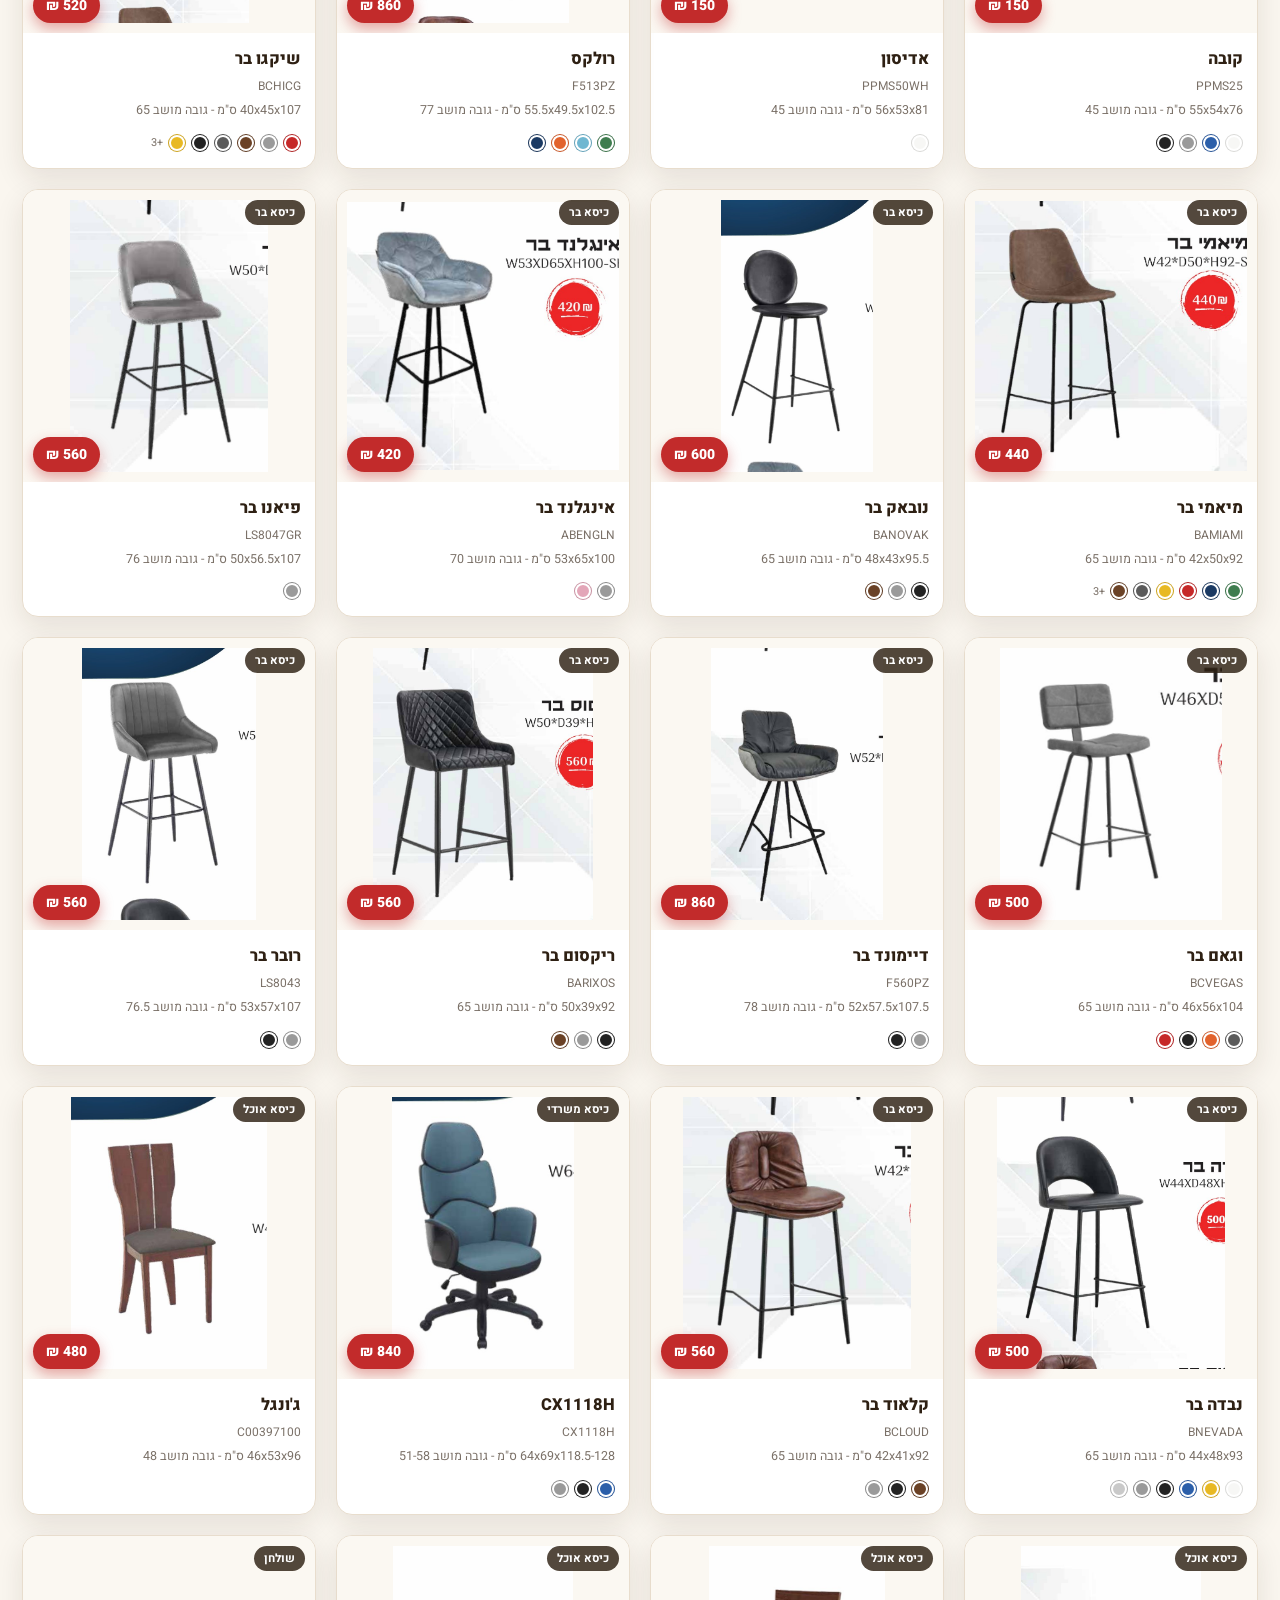
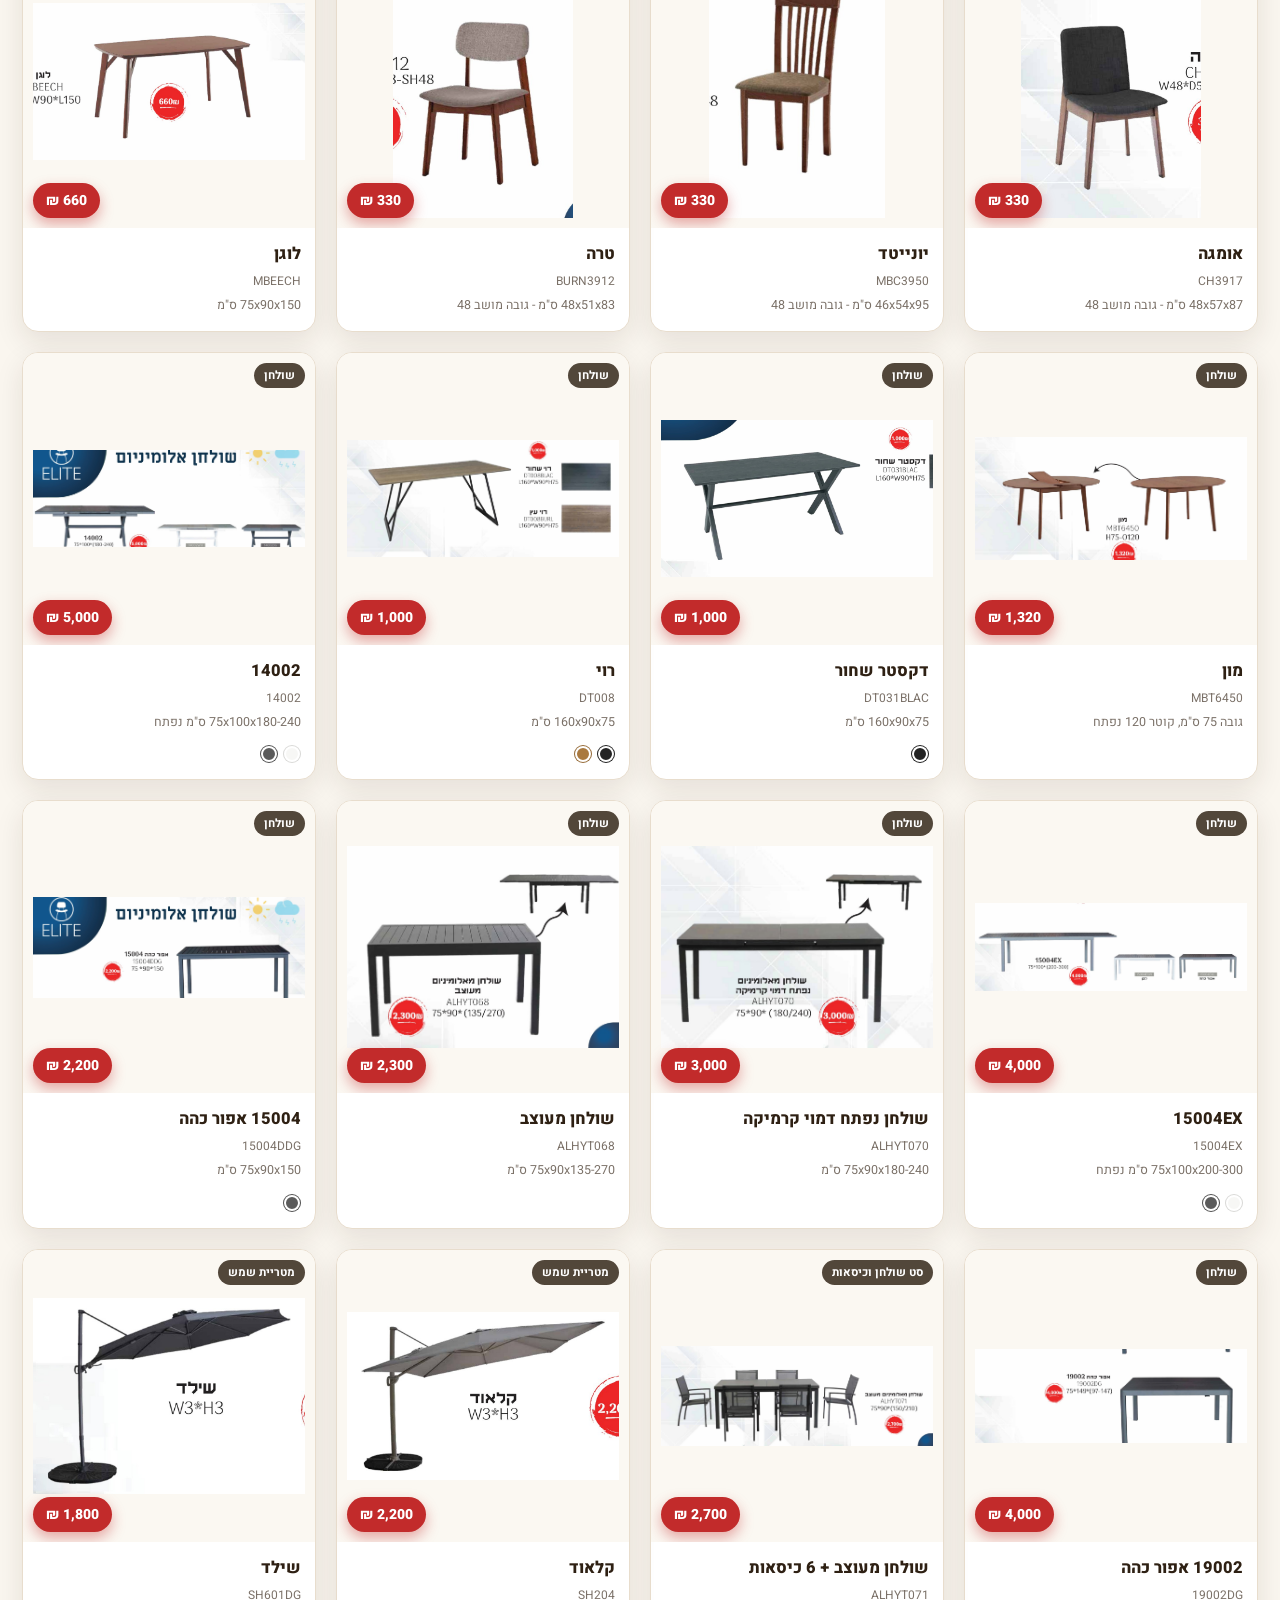
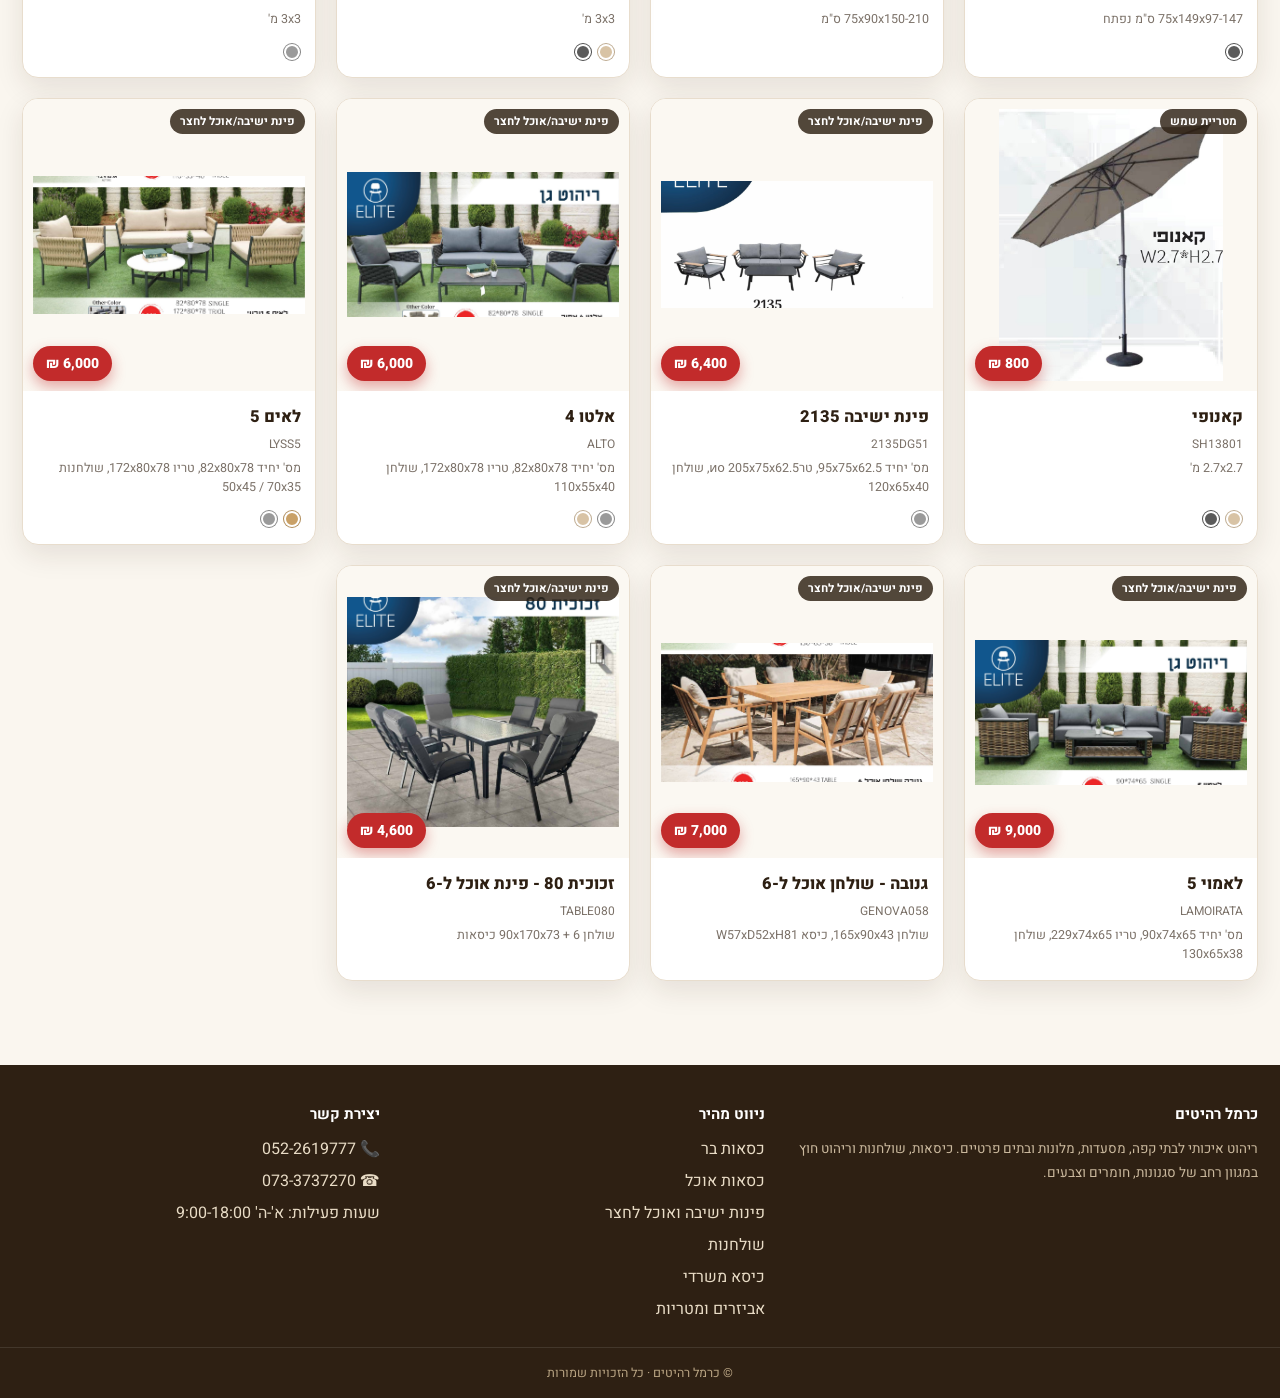
==== commit 63370aea: "Build Carmel Furniture catalog website Replace the placeholder tax-refund landing page with a full H" ====
--- a/index.html
+++ b/index.html
@@ -1,211 +1,131 @@
 <!DOCTYPE html>
 <html lang="he" dir="rtl">
 <head>
-  <meta charset="utf-8" />
-  <meta name="viewport" content="width=device-width, initial-scale=1" />
-  <title>צדקא — החזר מס לשכירים | בדיקת זכאות חינם</title>
-  <meta name="description" content="מגיע לך כסף מהמדינה? בצדקא בודקים זכאות להחזר מס לשכירים — חינם וללא התחייבות. תשלום מהחזר בפועל בלבד." />
-  <link rel="preconnect" href="https://fonts.googleapis.com">
-  <link rel="preconnect" href="https://fonts.gstatic.com" crossorigin>
-  <link href="https://fonts.googleapis.com/css2?family=Heebo:wght@300;400;500;700;800&family=Assistant:wght@400;600;700&display=swap" rel="stylesheet">
-  <style>
-    :root{
-      --primary:#14b8c4; --primary-600:#0ea5b1; --ink:#0e172a; --muted:#64748b;
-      --bg:#f5f7fb; --card:#ffffff; --line:#e2e8f0; --ok:#16a34a; --radius:20px;
-      --shadow:0 10px 30px rgba(2,24,38,.08);
-    }
-    *{box-sizing:border-box}
-    html,body{height:100%}
-    body{margin:0;background:linear-gradient(180deg,var(--bg),#fff 55%);
-      color:var(--ink);font-family:Heebo,Assistant,system-ui,Arial;}
-    a{color:var(--primary);text-decoration:none}
-    .wrap{max-width:1100px;margin:0 auto;padding:20px}
-    header{display:flex;align-items:center;justify-content:space-between;gap:16px;padding:6px 0}
-    .brand{display:flex;align-items:center;gap:14px}
-    .logo{width:88px;height:88px;border-radius:22px;display:grid;place-items:center;
-      background:radial-gradient(100% 100% at 30% 30%,#22d3ee,#0891b2);box-shadow:var(--shadow);border:3px solid #fff;}
-    .logo svg{width:50px;height:50px;filter:drop-shadow(0 2px 6px rgba(0,0,0,.2))}
-    .brand h1{font-size:24px;margin:0;font-weight:800;letter-spacing:.2px}
-    .brand small{display:block;color:var(--muted);margin-top:-2px;font-weight:600}
-
-    .btn{appearance:none;border:0;border-radius:16px;padding:12px 18px;font-weight:800;cursor:pointer}
-    .btn-primary{background:var(--primary);color:#fff;box-shadow:0 10px 24px rgba(20,184,196,.25)}
-    .btn-primary:hover{background:var(--primary-600)}
-    .btn-ghost{background:transparent;border:2px solid var(--primary);color:var(--primary);font-weight:800}
-
-    .hero{display:grid;grid-template-columns:1.05fr .95fr;gap:28px;align-items:start;margin-top:18px}
-    @media (max-width:980px){.hero{grid-template-columns:1fr}}
-
-    .card{background:var(--card);border-radius:var(--radius);box-shadow:var(--shadow)}
-    .headline{padding:28px}
-    .kicker{display:inline-flex;align-items:center;gap:8px;color:#075985;background:#ecfeff;border:1px solid #cffafe;border-radius:999px;padding:6px 12px;font-weight:800}
-    .headline h2{font-size:40px;line-height:1.12;margin:14px 0 10px;font-family:Assistant,Heebo}
-    .headline p{font-size:18px;color:#334155;margin:0 0 14px}
-    .badges{display:flex;gap:10px;flex-wrap:wrap;margin-top:8px}
-    .badge{display:flex;gap:8px;align-items:center;background:#f8fafc;border:1px solid var(--line);border-radius:999px;padding:8px 12px;font-weight:700;color:#0f766e}
-
-    .form{padding:22px}
-    .form h3{margin:0 0 6px;font-size:20px}
-    .form p{margin:0 0 14px;color:var(--muted)}
-    form{display:grid;gap:12px}
-    .row{display:grid;grid-template-columns:1fr 1fr;gap:12px}
-    @media (max-width:640px){.row{grid-template-columns:1fr}}
-    .field{display:grid;gap:6px}
-    label{font-weight:800;font-size:14px}
-    input,textarea{padding:14px 12px;border:1.5px solid var(--line);border-radius:12px;background:#fff;font-size:16px}
-    input:focus,textarea:focus{outline:3px solid #c7f9ff;border-color:#7dd3fc}
-    .actions{display:flex;gap:10px;flex-wrap:wrap;margin-top:8px}
-    .consent{font-size:12px;color:#64748b}
-
-    .grid{display:grid;gap:16px}
-    .cols-3{grid-template-columns:repeat(3,minmax(0,1fr))}
-    @media (max-width:980px){.cols-3{grid-template-columns:1fr}}
-    .card-lite{background:#fff;border:1px solid var(--line);border-radius:16px;padding:16px;box-shadow:var(--shadow)}
-
-    footer{margin:34px 0 18px;color:#64748b;font-size:14px}
-    .legal a{color:#475569}
-  </style>
+<meta charset="UTF-8">
+<meta name="viewport" content="width=device-width, initial-scale=1.0">
+<title>כרמל רהיטים | קטלוג כסאות, פינות ישיבה ורהיטי חוץ</title>
+<meta name="description" content="כרמל רהיטים - קטלוג מקוון: כיסאות בר, כיסאות אוכל, פינות ישיבה ואוכל לחצר, שולחנות ומטריות שמש. מחיר וצבעים לכל מוצר.">
+<link rel="preconnect" href="https://fonts.googleapis.com">
+<link rel="preconnect" href="https://fonts.gstatic.com" crossorigin>
+<link href="https://fonts.googleapis.com/css2?family=Heebo:wght@300;400;500;700;800&family=Assistant:wght@500;700;800&display=swap" rel="stylesheet">
+<link rel="stylesheet" href="assets/style.css">
 </head>
 <body>
+
+<div class="topbar">
   <div class="wrap">
-    <header>
-      <div class="brand">
-        <div class="logo" aria-label="לוגו צדקא">
-          <svg viewBox="0 0 24 24" fill="none" xmlns="http://www.w3.org/2000/svg" aria-hidden="true">
-            <path d="M12 3a9 9 0 1 0 9 9" stroke="#fff" stroke-width="2" stroke-linecap="round"/>
-            <path d="M21 3v6h-6" stroke="#fff" stroke-width="2" stroke-linecap="round"/>
-            <path d="M7 9l3 6M17 9l-3 6M4 15h6M14 15h6" stroke="#fff" stroke-width="2" stroke-linecap="round"/>
-          </svg>
-        </div>
-        <div>
-          <h1>צדקא</h1>
-          <small>החזר מס לשכירים</small>
-        </div>
+    <div class="tb-links">
+      <a href="tel:0522619777">📞 052-2619777</a>
+      <a href="tel:0733737270">☎️ 073-3737270</a>
+    </div>
+    <div>ריהוט איכותי לבתי קפה, מסעדות ובתים פרטיים</div>
+  </div>
+</div>
+
+<header class="site">
+  <div class="wrap inner">
+    <div class="brand">
+      <div class="logo">
+        <svg viewBox="0 0 24 24" fill="none" xmlns="http://www.w3.org/2000/svg">
+          <path d="M8 3a2 2 0 0 1 2 2v3a2 2 0 0 0 4 0V5a2 2 0 1 1 4 0v6H6V5a2 2 0 0 1 2-2Z" stroke="#2a1a0c" stroke-width="1.6" stroke-linejoin="round"/>
+          <path d="M6 11v4M18 11v4M6 21l1-6M18 21l-1-6" stroke="#2a1a0c" stroke-width="1.6" stroke-linecap="round"/>
+        </svg>
       </div>
-      <div class="cta-top">
-        <a class="btn btn-ghost" href="#faq">שאלות נפוצות</a>
-        <a class="btn btn-primary" href="#lead">בדיקת זכאות חינם</a>
+      <div>
+        <h1>כרמל רהיטים</h1>
+        <small>High Quality Furniture for Home &amp; Hospitality</small>
       </div>
-    </header>
+    </div>
+    <nav class="catnav" id="catNav"></nav>
+    <div class="header-actions">
+      <div class="search-box">
+        <svg width="16" height="16" viewBox="0 0 24 24" fill="none"><circle cx="11" cy="11" r="7" stroke="#f4ead9" stroke-width="2"/><path d="m20 20-3.5-3.5" stroke="#f4ead9" stroke-width="2" stroke-linecap="round"/></svg>
+        <input type="text" id="searchInput" placeholder="חיפוש מוצר או קוד...">
+      </div>
+    </div>
+  </div>
+</header>
 
-    <section class="hero">
-      <div class="card headline">
-        <span class="kicker">בדיקה חינמית • ללא התחייבות</span>
-        <h2>מגיע לך כסף מהמדינה — אנחנו יודעים איך להביא אותו.</h2>
-        <p>שכירים? ייתכן והפקדתם אלפי ₪ לרשות המסים — הגיע הזמן להחזיר אותם הביתה. תהליך דיגיטלי מלא, ליווי רו״ח ותשלום מהחזר בפועל בלבד.</p>
-        <div class="badges">
-          <div class="badge">👨🏻‍💼 ליווי רו״ח מומחה</div>
-          <div class="badge">💳 תשלום מהצלחות בלבד</div>
-          <div class="badge">📅 תשובה מהירה — עד שבוע</div>
-        </div>
+<section class="hero">
+  <div class="wrap">
+    <div>
+      <h2>כל כיסא. כל פינת ישיבה. במקום אחד.</h2>
+      <p>קטלוג מקוון מלא של כרמל רהיטים — כיסאות בר וכיסאות אוכל בברזל, אלומיניום, עץ, מרופד ופלסטיק, פינות ישיבה ואוכל לחצר, שולחנות ומטריות שמש. לכל מוצר מחיר ומגוון צבעים לבחירה.</p>
+      <div class="hero-badges">
+        <div class="hero-badge">🪑 מעל 80 דגמים</div>
+        <div class="hero-badge">🎨 גוונים לבחירה בכל דגם</div>
+        <div class="hero-badge">🌤️ ריהוט חוץ עמיד לכל עונות השנה</div>
       </div>
+    </div>
+    <div class="hero-visual">
+      <img src="assets/img/003-B902426.jpg" alt="כיסא בר">
+      <img src="assets/img/017-C512BSC.jpg" alt="כיסא אוכל">
+      <img src="assets/img/085-LAMOIRATA.jpg" alt="פינת ישיבה לחצר">
+      <img src="assets/img/087-TABLE080.jpg" alt="פינת אוכל לחצר">
+    </div>
+  </div>
+</section>
 
-      <div class="card form" id="lead">
-        <h3>בדיקת זכאות מיידית</h3>
-        <p>השאירו פרטים ונחזור אליכם עם תשובה ראשונית.</p>
-        <form id="leadForm" novalidate>
-          <div class="row">
-            <div class="field" style="grid-column:1/-1">
-              <label for="phone">טלפון</label>
-              <input id="phone" name="phone" inputmode="tel" placeholder="למשל: 052-1234567" required />
-            </div>
-          </div>
-          <div class="row">
-            <div class="field">
-              <label for="email">אימייל</label>
-              <input id="email" name="email" type="email" placeholder="example@email.com" />
-            </div>
-            <div class="field">
-              <label for="notes">יש משהו שכדאי שנדע?</label>
-              <textarea id="notes" name="notes" rows="3" placeholder="לימודים, יישוב מזכה, תרם לעמותות מזכות, שירות מילואים/אבטלה/לידה, שחרור קופת גמל וכד׳"></textarea>
-            </div>
-          </div>
-          <label class="consent"><input type="checkbox" id="consent" required /> אני מאשר/ת יצירת קשר לפי מדיניות הפרטיות</label>
-          <button class="btn btn-primary" type="submit">בדקו לי זכאות עכשיו</button>
-          <div class="actions">
-            <a class="btn btn-ghost" id="whatsappBtn" target="_blank" rel="noopener">שליחה בווטסאפ</a>
-            <a class="btn btn-ghost" id="emailBtn">שליחת אימייל</a>
-          </div>
-          <div id="msg" aria-live="polite" style="min-height:20px"></div>
-        </form>
+<div class="filters-bar">
+  <div class="wrap filters-row" id="materialChips"></div>
+</div>
+
+<main class="wrap" id="gridTop">
+  <div class="section-title">
+    <h3 id="sectionTitle"></h3>
+    <span id="resultCount"></span>
+  </div>
+  <div class="grid" id="grid"></div>
+</main>
+
+<footer class="site">
+  <div class="wrap">
+    <div>
+      <h5>כרמל רהיטים</h5>
+      <p>ריהוט איכותי לבתי קפה, מסעדות, מלונות ובתים פרטיים. כיסאות, שולחנות וריהוט חוץ במגוון רחב של סגנונות, חומרים וצבעים.</p>
+    </div>
+    <div>
+      <h5>ניווט מהיר</h5>
+      <ul id="footNav"></ul>
+    </div>
+    <div>
+      <h5>יצירת קשר</h5>
+      <ul>
+        <li>📞 052-2619777</li>
+        <li>☎️ 073-3737270</li>
+        <li>שעות פעילות: א'-ה' 9:00-18:00</li>
+      </ul>
+    </div>
+  </div>
+  <div class="foot-bottom">© כרמל רהיטים · כל הזכויות שמורות</div>
+</footer>
+
+<a class="fab-whatsapp" href="https://wa.me/972500000000?text=%D7%A9%D7%9C%D7%95%D7%9D%2C%20%D7%90%D7%A9%D7%9E%D7%97%20%D7%9C%D7%A4%D7%A8%D7%98%D7%99%D7%9D%20%D7%A2%D7%9C%20%D7%94%D7%A7%D7%98%D7%9C%D7%95%D7%92" target="_blank" rel="noopener" aria-label="וואטסאפ">
+  <svg viewBox="0 0 24 24" fill="#fff"><path d="M12.04 2C6.58 2 2.13 6.45 2.13 11.91c0 1.75.46 3.39 1.26 4.82L2 22l5.4-1.42a9.9 9.9 0 0 0 4.64 1.18h.01c5.46 0 9.9-4.45 9.9-9.91C21.96 6.45 17.5 2 12.04 2Zm0 18.14h-.01a8.2 8.2 0 0 1-4.19-1.15l-.3-.18-3.12.82.84-3.04-.2-.31a8.2 8.2 0 0 1-1.26-4.37c0-4.53 3.7-8.22 8.25-8.22 2.2 0 4.27.86 5.83 2.42a8.16 8.16 0 0 1 2.41 5.81c0 4.53-3.7 8.22-8.25 8.22Zm4.52-6.16c-.25-.12-1.46-.72-1.68-.8-.23-.08-.39-.12-.56.12-.16.25-.64.8-.78.96-.14.16-.29.18-.54.06-.25-.12-1.04-.38-1.98-1.22-.73-.65-1.23-1.46-1.37-1.71-.14-.25-.02-.38.11-.51.11-.11.25-.29.37-.43.12-.14.16-.25.25-.41.08-.16.04-.31-.02-.43-.06-.12-.56-1.34-.76-1.84-.2-.48-.41-.42-.56-.42-.14-.01-.31-.01-.47-.01a.9.9 0 0 0-.65.31c-.23.25-.86.85-.86 2.06 0 1.22.89 2.4 1.01 2.56.12.16 1.75 2.67 4.24 3.74.59.26 1.06.41 1.42.52.6.19 1.14.16 1.57.1.48-.07 1.46-.6 1.67-1.17.2-.58.2-1.07.14-1.17-.06-.11-.22-.17-.47-.29Z"/></svg>
+</a>
+
+<div class="modal-backdrop" id="modalBackdrop">
+  <div class="modal">
+    <div class="m-img"><img id="mImg" src="" alt=""></div>
+    <div class="m-body">
+      <button class="close-btn" id="closeModalBtn">✕</button>
+      <h3 id="mName"></h3>
+      <div class="m-code" id="mCode"></div>
+      <div class="m-price" id="mPrice"></div>
+      <div class="m-row" id="mNoteRow"><b>הערה</b><div id="mNote"></div></div>
+      <div class="m-row" style="display:none">
+        <b>גוונים זמינים</b>
+        <div class="m-swatches" id="mSwatches"></div>
       </div>
-    </section>
+      <div class="m-cta">
+        <a class="btn btn-primary" id="mWhatsapp" target="_blank" rel="noopener">💬 שאלה בוואטסאפ</a>
+        <a class="btn btn-outline" href="tel:0522619777">📞 התקשרו עכשיו</a>
+      </div>
+    </div>
+  </div>
+</div>
 
-    <section class="grid cols-3" style="margin-top:26px">
-      <div class="card-lite">
-        <h3 style="margin:0 0 8px">איך זה עובד?</h3>
-        <ol style="margin:0;padding-inline-start:18px;color:#334155">
-          <li>בדיקה ראשונית חינם על בסיס טופס 106/מידע שתספק.</li>
-          <li>הערכת זכאות וטווח החזר צפוי.</li>
-          <li>איסוף מסמכים והגשה לרשות המסים.</li>
-          <li>קבלת הכסף לחשבון + דו״ח מסודר.</li>
-        </ol>
-      </div>
-      <div class="card-lite">
-        <h3 style="margin:0 0 8px">למי זה מתאים?</h3>
-        <ul style="margin:0;padding-inline-start:18px;color:#334155;line-height:1.8">
-          <li>שירות מילואים, דמי אבטלה או דמי לידה</li>
-          <li>מי שהחליף עבודות בשנים האחרונות</li>
-          <li>תושבי יישוב מזכה</li>
-          <li>בעלי תואר/הנדסאי</li>
-          <li>תרם לעמותות מזכות</li>
-          <li>שחרור/משיכה של קופת גמל, קרן השתלמות או כספי פיצויים</li>
-        </ul>
-      </div>
-      <div class="card-lite">
-        <h3 style="margin:0 0 8px">כמה זה עולה?</h3>
-        <p style="margin:0;color:#334155">בדיקה ראשונית <b>חינם</b>. טיפול מלא: <b>עמלה מהחזר בפועל בלבד</b> — אין החזר, אין עלות.</p>
-      </div>
-    </section>
-
-    <section id="faq" class="card" style="padding:18px;margin-top:22px">
-      <h3 style="margin:0 0 8px">שאלות נפוצות</h3>
-      <details><summary>תוך כמה זמן נקבל תשובה?</summary><div>ברוב המקרים תקבלו עדכון ראשוני עד שבוע מרגע הפנייה.</div></details>
-      <details><summary>איך שומרים על הפרטיות?</summary><div>אבטחת מידע, גישה מוגבלת למסמכים וללא שיתוף עם צד שלישי ללא רשות.</div></details>
-      <details><summary>על אילו שנים אפשר להגיש?</summary><div>ניתן להגיש עד 6 שנים אחורה (למשל, בשנת 2025 אפשר להגיש החל מ־2019).</div></details>
-    </section>
-
-    <footer>
-      <div class="legal">© צדקא. כל הזכויות שמורות • <a href="#">מדיניות פרטיות</a> • <a href="#">תנאי שימוש</a></div>
-    </footer>
-  </div>
-
-  <script>
-    const WHATSAPP_NUMBER = '972500000000'; // ← החלף למספר שלך (ללא +)
-    const EMAIL_TO = 'info@tsadka.co.il';   // ← החלף למייל שלך
-
-    const f = document.getElementById('leadForm');
-    const msg = document.getElementById('msg');
-    const waBtn = document.getElementById('whatsappBtn');
-    const emailBtn = document.getElementById('emailBtn');
-
-    function buildText() {
-      const phone = document.getElementById('phone').value.trim();
-      const email = document.getElementById('email').value.trim();
-      const notes = document.getElementById('notes').value.trim();
-      return `טלפון: ${phone}\nאימייל: ${email}\nפרטים: ${notes}`;
-    }
-    function valid() {
-      if(!document.getElementById('phone').value || !document.getElementById('consent').checked){
-        msg.textContent = 'נא למלא טלפון ולאשר יצירת קשר.'; msg.style.color = '#b91c1c'; return false;
-      }
-      msg.textContent = ''; return true;
-    }
-
-    f.addEventListener('submit', (e)=> {
-      e.preventDefault(); if(!valid()) return;
-      window.open(`https://wa.me/${WHATSAPP_NUMBER}?text=${encodeURIComponent(buildText())}`, '_blank');
-      msg.textContent = 'פתחנו שיחה בווטסאפ. אם לא נפתח — בדוק חסימת פופ-אפים.'; msg.style.color='#065f46';
-    });
-
-    waBtn.addEventListener('click', ()=>{ if(!valid()) return;
-      window.open(`https://wa.me/${WHATSAPP_NUMBER}?text=${encodeURIComponent(buildText())}`, '_blank'); });
-
-    emailBtn.addEventListener('click', ()=> {
-      const subject = encodeURIComponent('בדיקת זכאות להחזר מס — צדקא');
-      const body = encodeURIComponent(buildText());
-      window.location.href = `mailto:${EMAIL_TO}?subject=${subject}&body=${body}`;
-    });
-  </script>
+<script src="assets/products.js"></script>
+<script src="assets/app.js"></script>
 </body>
-</html>+</html>
--- a/assets/style.css
+++ b/assets/style.css
@@ -0,0 +1,220 @@
+:root{
+  --ink:#241c14;
+  --wood:#7a4a26;
+  --wood-dark:#4a2f1c;
+  --wood-deep:#2e2013;
+  --cream:#faf6ef;
+  --card:#ffffff;
+  --line:#e8ddcd;
+  --muted:#7b7168;
+  --gold:#b8763e;
+  --gold-dark:#96602e;
+  --ok:#4a7c59;
+  --shadow:0 10px 28px rgba(46,32,19,.10);
+  --shadow-lg:0 18px 44px rgba(46,32,19,.16);
+  --radius:16px;
+}
+*{box-sizing:border-box}
+html{scroll-behavior:smooth}
+body{
+  margin:0;
+  font-family:'Heebo','Assistant',system-ui,Arial,sans-serif;
+  background:var(--cream);
+  color:var(--ink);
+}
+a{color:inherit;text-decoration:none}
+img{display:block}
+.wrap{max-width:1320px;margin:0 auto;padding:0 22px}
+
+/* ---------- Top bar ---------- */
+.topbar{
+  background:var(--wood-deep);
+  color:#f1e7d8;
+  font-size:13px;
+}
+.topbar .wrap{display:flex;justify-content:space-between;align-items:center;padding:8px 22px;flex-wrap:wrap;gap:6px}
+.topbar a{opacity:.92}
+.topbar a:hover{opacity:1;text-decoration:underline}
+.topbar .tb-links{display:flex;gap:18px}
+
+/* ---------- Header ---------- */
+header.site{
+  background:linear-gradient(180deg,var(--wood-dark),#3a2717 90%);
+  color:#fff;
+  position:sticky;top:0;z-index:50;
+  box-shadow:0 4px 18px rgba(0,0,0,.18);
+}
+header.site .inner{
+  display:flex;align-items:center;justify-content:space-between;
+  padding:14px 22px;gap:18px;flex-wrap:wrap;
+}
+.brand{display:flex;align-items:center;gap:12px}
+.brand .logo{
+  width:52px;height:52px;border-radius:14px;
+  background:radial-gradient(120% 120% at 30% 20%,var(--gold),var(--gold-dark));
+  display:grid;place-items:center;box-shadow:0 6px 16px rgba(0,0,0,.25);
+  flex:none;
+}
+.brand .logo svg{width:30px;height:30px}
+.brand h1{margin:0;font-size:23px;font-weight:800;letter-spacing:.2px}
+.brand small{display:block;color:#e8d9c1;font-weight:600;font-size:12px;margin-top:1px}
+
+nav.catnav{display:flex;gap:6px;flex-wrap:wrap}
+nav.catnav button{
+  appearance:none;border:1px solid rgba(255,255,255,.18);background:rgba(255,255,255,.06);
+  color:#f4ead9;padding:9px 16px;border-radius:999px;font-weight:700;font-size:14px;
+  cursor:pointer;transition:.15s;white-space:nowrap;
+}
+nav.catnav button:hover{background:rgba(255,255,255,.14)}
+nav.catnav button.active{background:var(--gold);border-color:var(--gold);color:#2a1a0c}
+
+.header-actions{display:flex;gap:8px;align-items:center}
+.search-box{
+  display:flex;align-items:center;gap:6px;background:rgba(255,255,255,.1);
+  border:1px solid rgba(255,255,255,.2);border-radius:999px;padding:7px 14px;min-width:200px;
+}
+.search-box input{
+  background:transparent;border:0;outline:0;color:#fff;font-family:inherit;font-size:14px;width:100%;
+}
+.search-box input::placeholder{color:#cbb99e}
+.search-box svg{flex:none;opacity:.8}
+
+/* ---------- Hero ---------- */
+.hero{
+  background:
+    radial-gradient(1100px 420px at 15% -10%, rgba(184,118,62,.28), transparent 60%),
+    linear-gradient(180deg,#fff,var(--cream) 70%);
+  border-bottom:1px solid var(--line);
+}
+.hero .wrap{padding:46px 22px 30px;display:grid;grid-template-columns:1.2fr .8fr;gap:30px;align-items:center}
+@media (max-width:860px){.hero .wrap{grid-template-columns:1fr}}
+.hero h2{font-size:clamp(26px,4vw,40px);margin:0 0 12px;line-height:1.18;font-weight:800;color:var(--wood-deep)}
+.hero p{color:var(--muted);font-size:16.5px;line-height:1.7;margin:0 0 18px;max-width:56ch}
+.hero-badges{display:flex;gap:10px;flex-wrap:wrap}
+.hero-badge{
+  background:#fff;border:1px solid var(--line);border-radius:999px;padding:8px 14px;
+  font-weight:700;font-size:13.5px;color:var(--wood-dark);display:flex;gap:8px;align-items:center;
+  box-shadow:var(--shadow);
+}
+.hero-visual{
+  border-radius:22px;overflow:hidden;box-shadow:var(--shadow-lg);
+  aspect-ratio:4/3;background:#fff;display:grid;grid-template-columns:1fr 1fr;gap:3px;
+}
+.hero-visual img{width:100%;height:100%;object-fit:cover}
+
+/* ---------- Filters ---------- */
+.filters-bar{
+  position:sticky;top:82px;z-index:40;background:rgba(250,246,239,.94);backdrop-filter:blur(6px);
+  border-bottom:1px solid var(--line);padding:12px 0;
+}
+.filters-row{display:flex;align-items:center;gap:10px;flex-wrap:wrap}
+.filters-row .label{font-weight:800;color:var(--wood-dark);font-size:13.5px}
+.chip{
+  border:1.5px solid var(--line);background:#fff;color:var(--ink);border-radius:999px;
+  padding:6px 14px;font-size:13.5px;font-weight:700;cursor:pointer;transition:.15s;
+}
+.chip:hover{border-color:var(--gold)}
+.chip.active{background:var(--wood-dark);border-color:var(--wood-dark);color:#fff}
+.result-count{margin-inline-start:auto;color:var(--muted);font-size:13.5px;font-weight:600}
+
+/* ---------- Category section title ---------- */
+.section-title{
+  padding:28px 0 6px;display:flex;align-items:baseline;gap:12px;flex-wrap:wrap;
+}
+.section-title h3{margin:0;font-size:22px;font-weight:800;color:var(--wood-deep)}
+.section-title span{color:var(--muted);font-size:14px}
+
+/* ---------- Product grid ---------- */
+.grid{
+  display:grid;grid-template-columns:repeat(auto-fill,minmax(250px,1fr));
+  gap:20px;padding:18px 0 44px;
+}
+.card{
+  background:var(--card);border:1px solid var(--line);border-radius:var(--radius);
+  overflow:hidden;box-shadow:var(--shadow);display:flex;flex-direction:column;
+  transition:transform .18s,box-shadow .18s;cursor:pointer;
+}
+.card:hover{transform:translateY(-4px);box-shadow:var(--shadow-lg)}
+.card .thumb{
+  aspect-ratio:1/1;background:#fbf8f2;display:flex;align-items:center;justify-content:center;
+  position:relative;overflow:hidden;
+}
+.card .thumb img{width:100%;height:100%;object-fit:contain;padding:10px}
+.card .badge-cat{
+  position:absolute;top:10px;inset-inline-start:10px;background:rgba(46,32,19,.82);color:#fff;
+  font-size:11.5px;font-weight:700;padding:4px 10px;border-radius:999px;
+}
+.card .price-tag{
+  position:absolute;bottom:10px;inset-inline-end:10px;background:#c22b2b;color:#fff;
+  font-weight:800;font-size:14px;border-radius:999px;padding:7px 13px;box-shadow:0 6px 14px rgba(194,43,43,.4);
+}
+.card .body{padding:14px 14px 16px;display:flex;flex-direction:column;gap:6px;flex:1}
+.card h4{margin:0;font-size:16.5px;font-weight:800;color:var(--wood-deep)}
+.card .code{color:var(--muted);font-size:12px}
+.card .dims{color:var(--muted);font-size:12.5px;line-height:1.5}
+.swatches{display:flex;gap:5px;flex-wrap:wrap;margin-top:auto;padding-top:8px}
+.swatch{
+  width:18px;height:18px;border-radius:50%;border:1.5px solid rgba(0,0,0,.12);
+  box-shadow:inset 0 0 0 2px #fff;
+}
+.swatch-more{font-size:11px;color:var(--muted);align-self:center}
+
+.empty-state{padding:60px 20px;text-align:center;color:var(--muted)}
+.empty-state h4{color:var(--wood-dark);margin-bottom:6px}
+
+/* ---------- Modal ---------- */
+.modal-backdrop{
+  position:fixed;inset:0;background:rgba(30,20,10,.55);display:none;align-items:center;justify-content:center;
+  z-index:100;padding:20px;
+}
+.modal-backdrop.open{display:flex}
+.modal{
+  background:#fff;border-radius:20px;max-width:920px;width:100%;max-height:88vh;overflow:auto;
+  box-shadow:0 30px 70px rgba(0,0,0,.35);display:grid;grid-template-columns:1fr 1fr;
+}
+@media (max-width:720px){.modal{grid-template-columns:1fr}}
+.modal .m-img{background:#fbf8f2;display:flex;align-items:center;justify-content:center;padding:24px}
+.modal .m-img img{max-width:100%;max-height:420px;object-fit:contain}
+.modal .m-body{padding:26px 26px 30px;position:relative}
+.modal .close-btn{
+  position:absolute;top:14px;inset-inline-end:14px;width:34px;height:34px;border-radius:50%;
+  background:var(--cream);border:1px solid var(--line);cursor:pointer;font-size:18px;color:var(--wood-dark);
+}
+.modal h3{margin:0 0 4px;font-size:24px;color:var(--wood-deep)}
+.modal .m-code{color:var(--muted);font-size:13px;margin-bottom:14px}
+.modal .m-price{
+  display:inline-block;background:#c22b2b;color:#fff;font-weight:800;font-size:20px;
+  border-radius:12px;padding:8px 16px;margin-bottom:16px;
+}
+.modal .m-row{margin-bottom:14px}
+.modal .m-row b{display:block;font-size:13px;color:var(--wood-dark);margin-bottom:6px}
+.modal .m-swatches{display:flex;gap:10px;flex-wrap:wrap}
+.modal .m-swatch{display:flex;align-items:center;gap:6px;background:var(--cream);border:1px solid var(--line);border-radius:999px;padding:5px 12px 5px 6px;font-size:13px}
+.modal .m-swatch .dot{width:16px;height:16px;border-radius:50%;border:1.5px solid rgba(0,0,0,.12)}
+.modal .m-cta{display:flex;gap:10px;margin-top:20px;flex-wrap:wrap}
+.btn{
+  border:0;border-radius:12px;padding:12px 20px;font-weight:800;cursor:pointer;font-size:14.5px;
+  display:inline-flex;align-items:center;gap:8px;
+}
+.btn-primary{background:var(--gold);color:#2a1a0c}
+.btn-primary:hover{background:var(--gold-dark)}
+.btn-outline{background:#fff;border:1.5px solid var(--wood-dark);color:var(--wood-dark)}
+
+/* ---------- Footer ---------- */
+footer.site{
+  background:var(--wood-deep);color:#e9dcc6;margin-top:40px;
+}
+footer.site .wrap{padding:38px 22px 26px;display:grid;grid-template-columns:1.3fr 1fr 1fr;gap:28px}
+@media (max-width:760px){footer.site .wrap{grid-template-columns:1fr}}
+footer.site h5{margin:0 0 12px;font-size:15px;color:#fff}
+footer.site p{color:#cbb99e;font-size:13.5px;line-height:1.8;margin:0}
+footer.site ul{list-style:none;margin:0;padding:0;display:flex;flex-direction:column;gap:8px}
+footer.site a:hover{text-decoration:underline}
+.foot-bottom{border-top:1px solid rgba(255,255,255,.1);text-align:center;padding:16px;font-size:12.5px;color:#b9a483}
+
+.fab-whatsapp{
+  position:fixed;bottom:22px;inset-inline-start:22px;background:#25D366;color:#fff;
+  width:56px;height:56px;border-radius:50%;display:flex;align-items:center;justify-content:center;
+  box-shadow:0 10px 24px rgba(37,211,102,.45);z-index:60;
+}
+.fab-whatsapp svg{width:28px;height:28px}
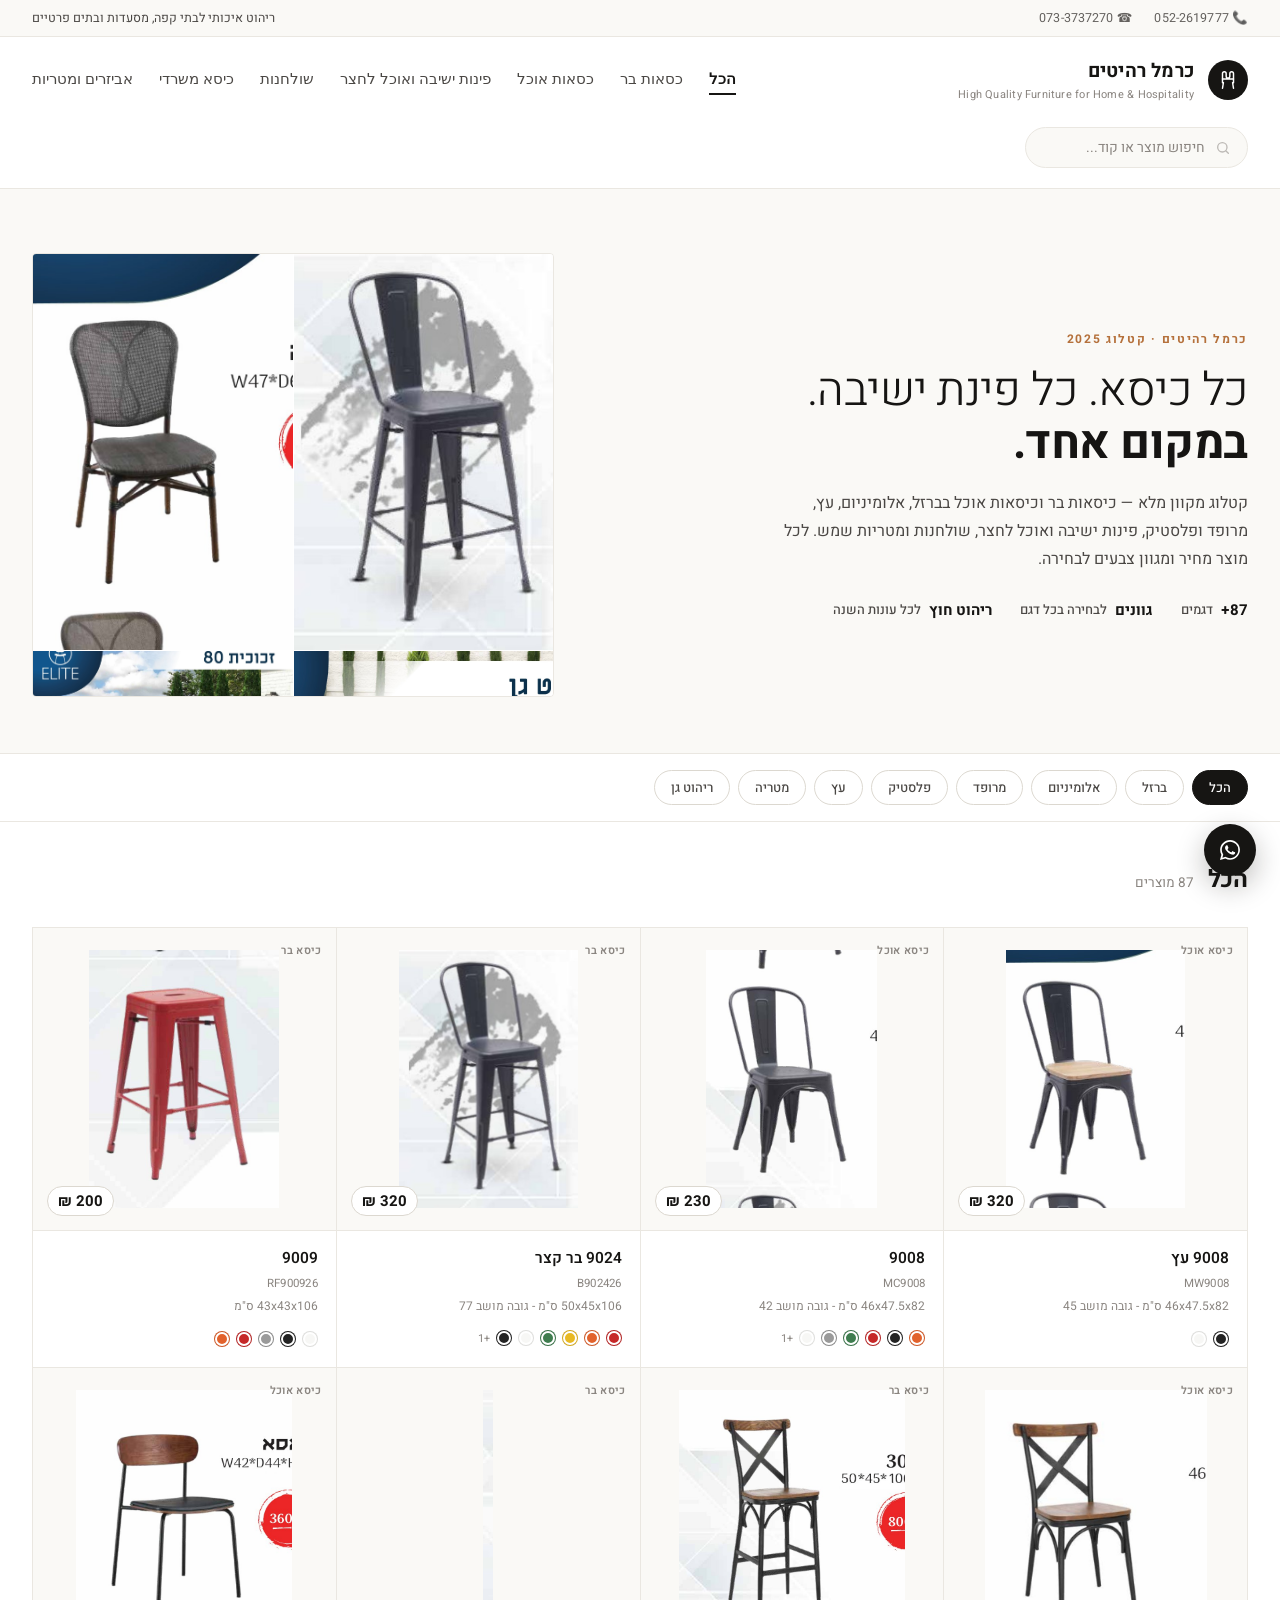
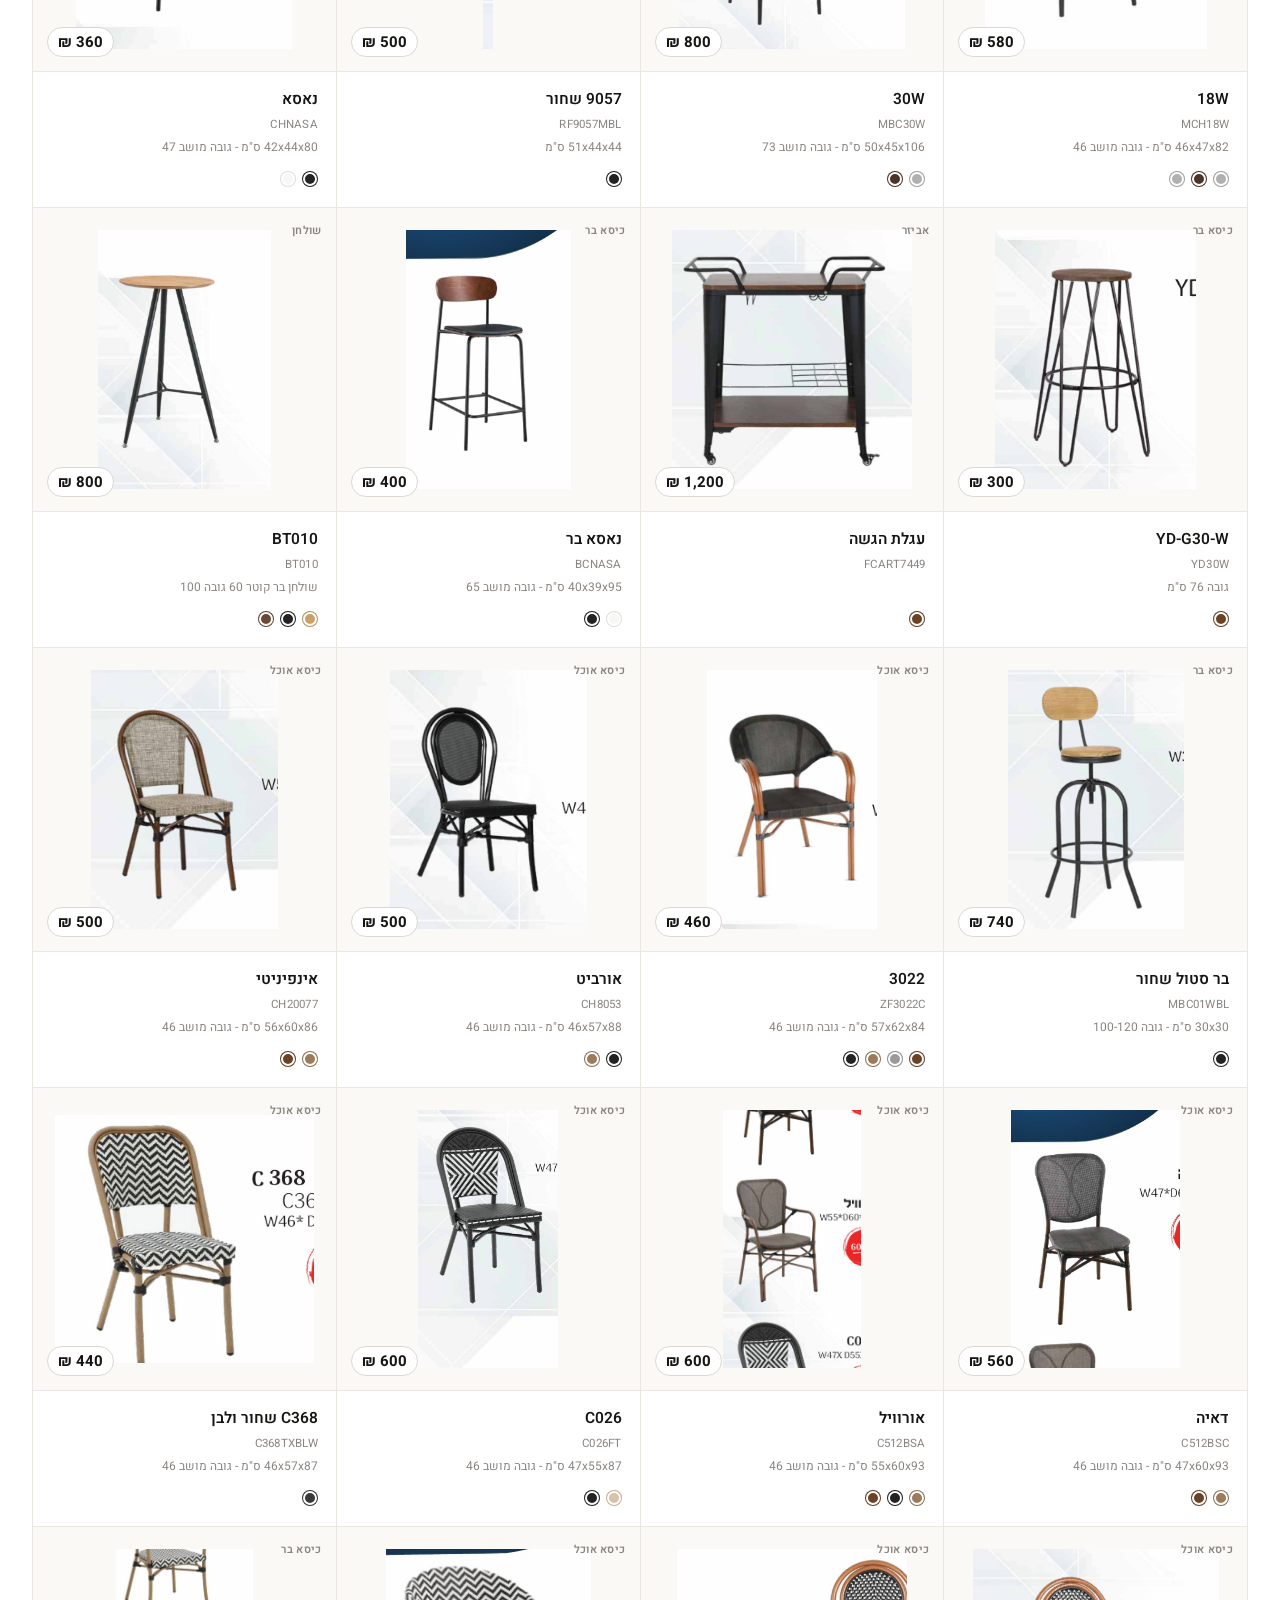
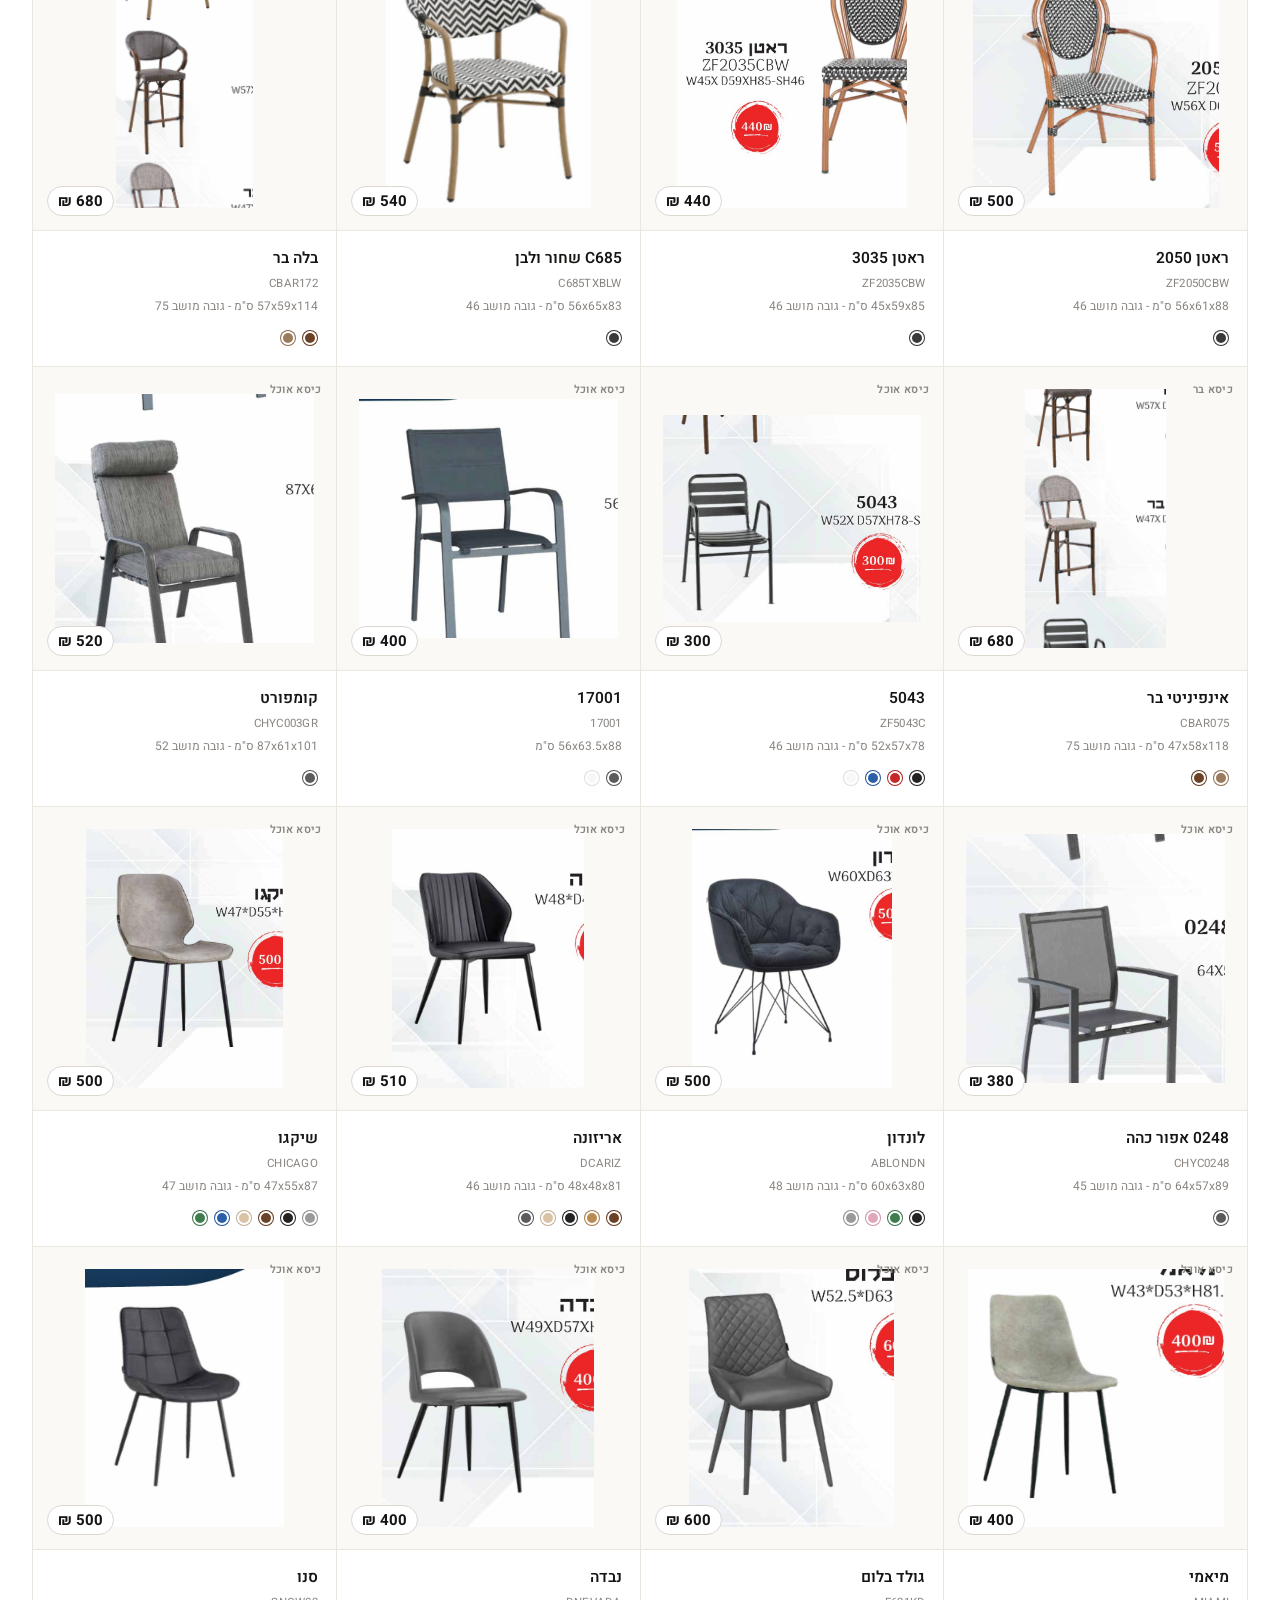
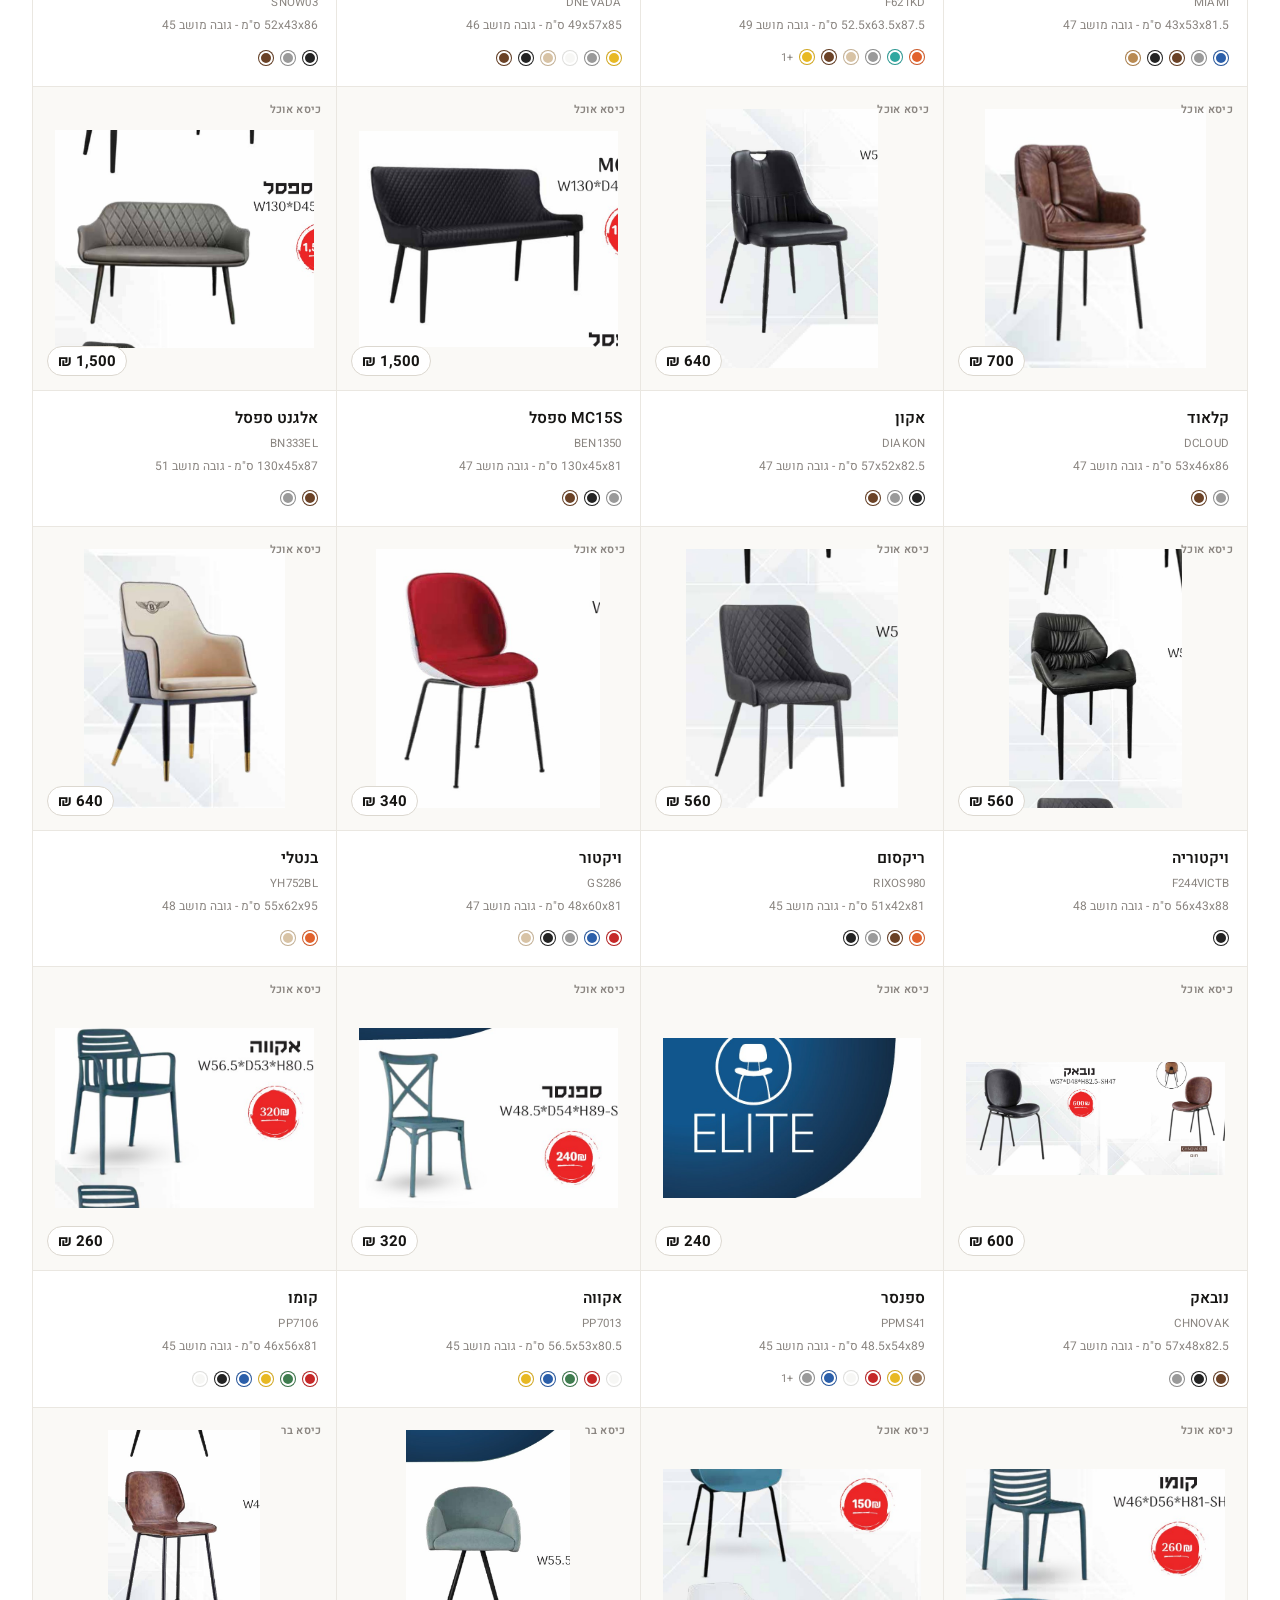
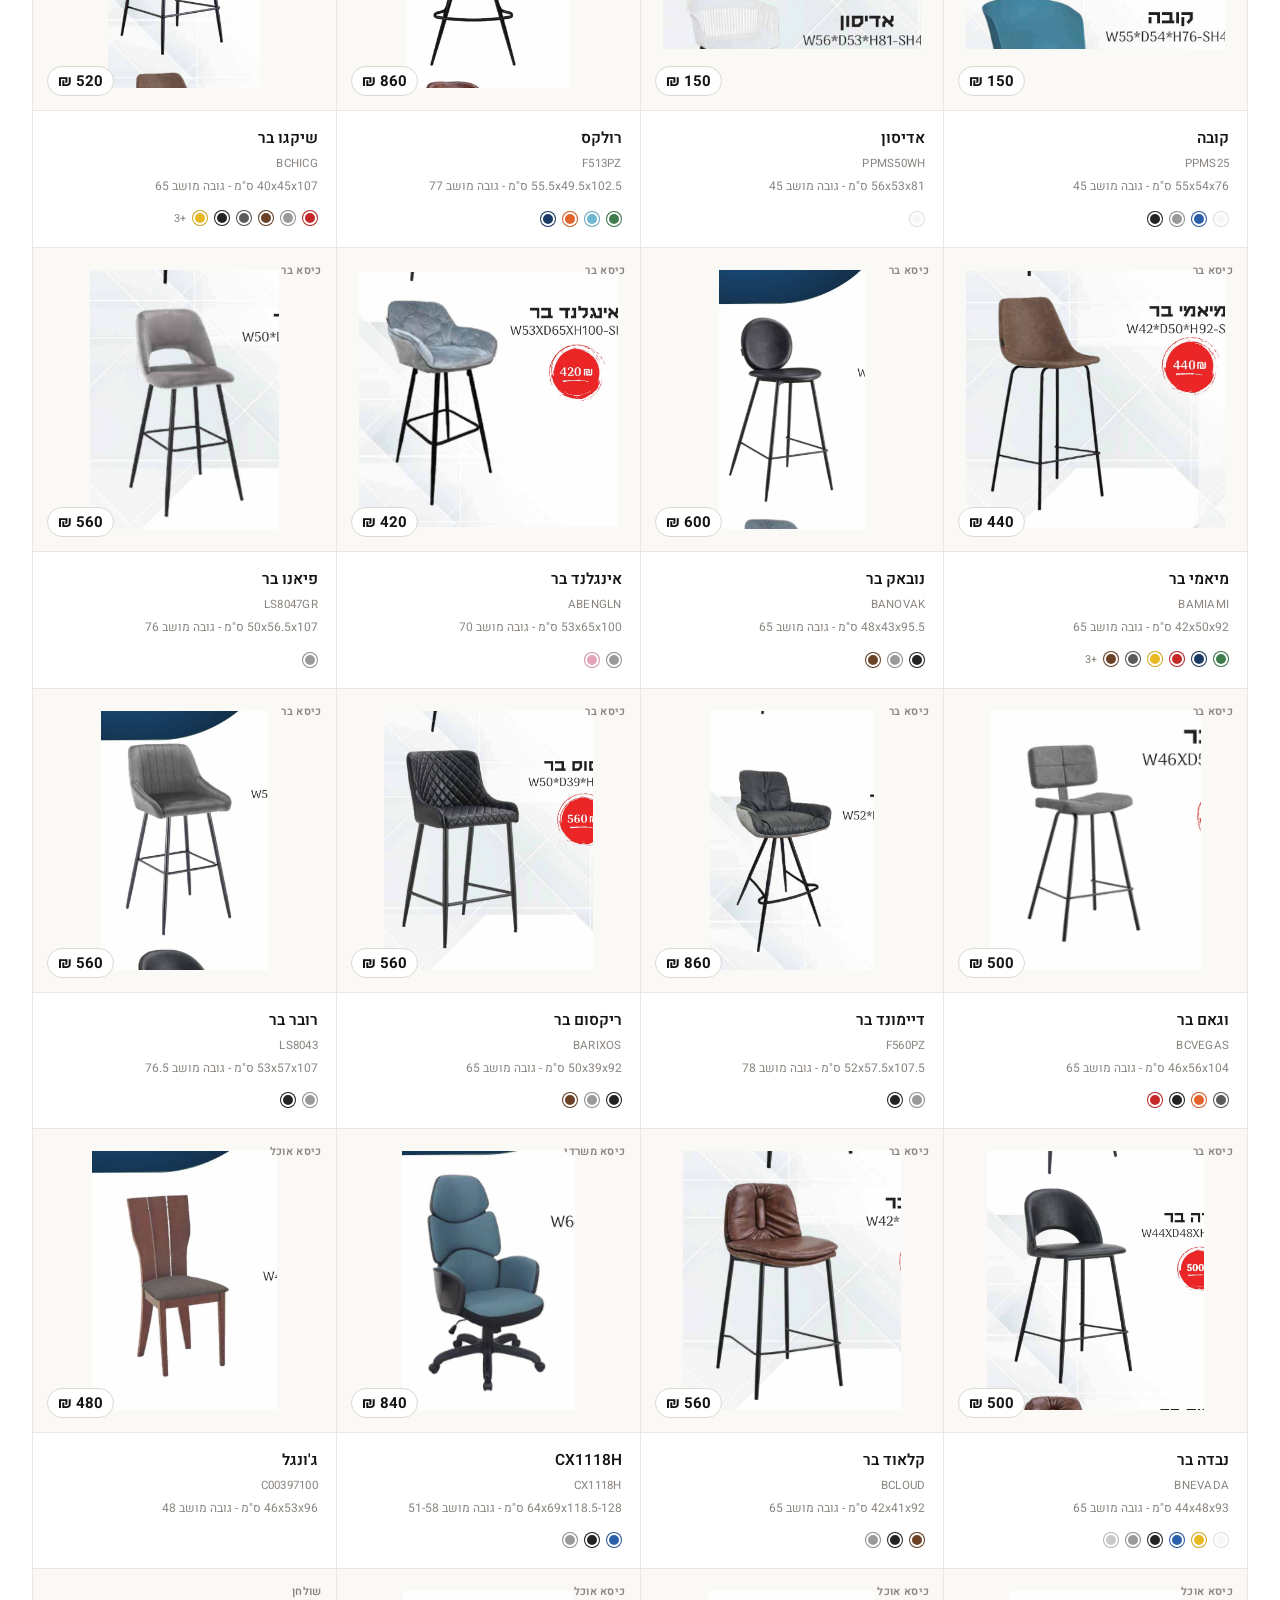
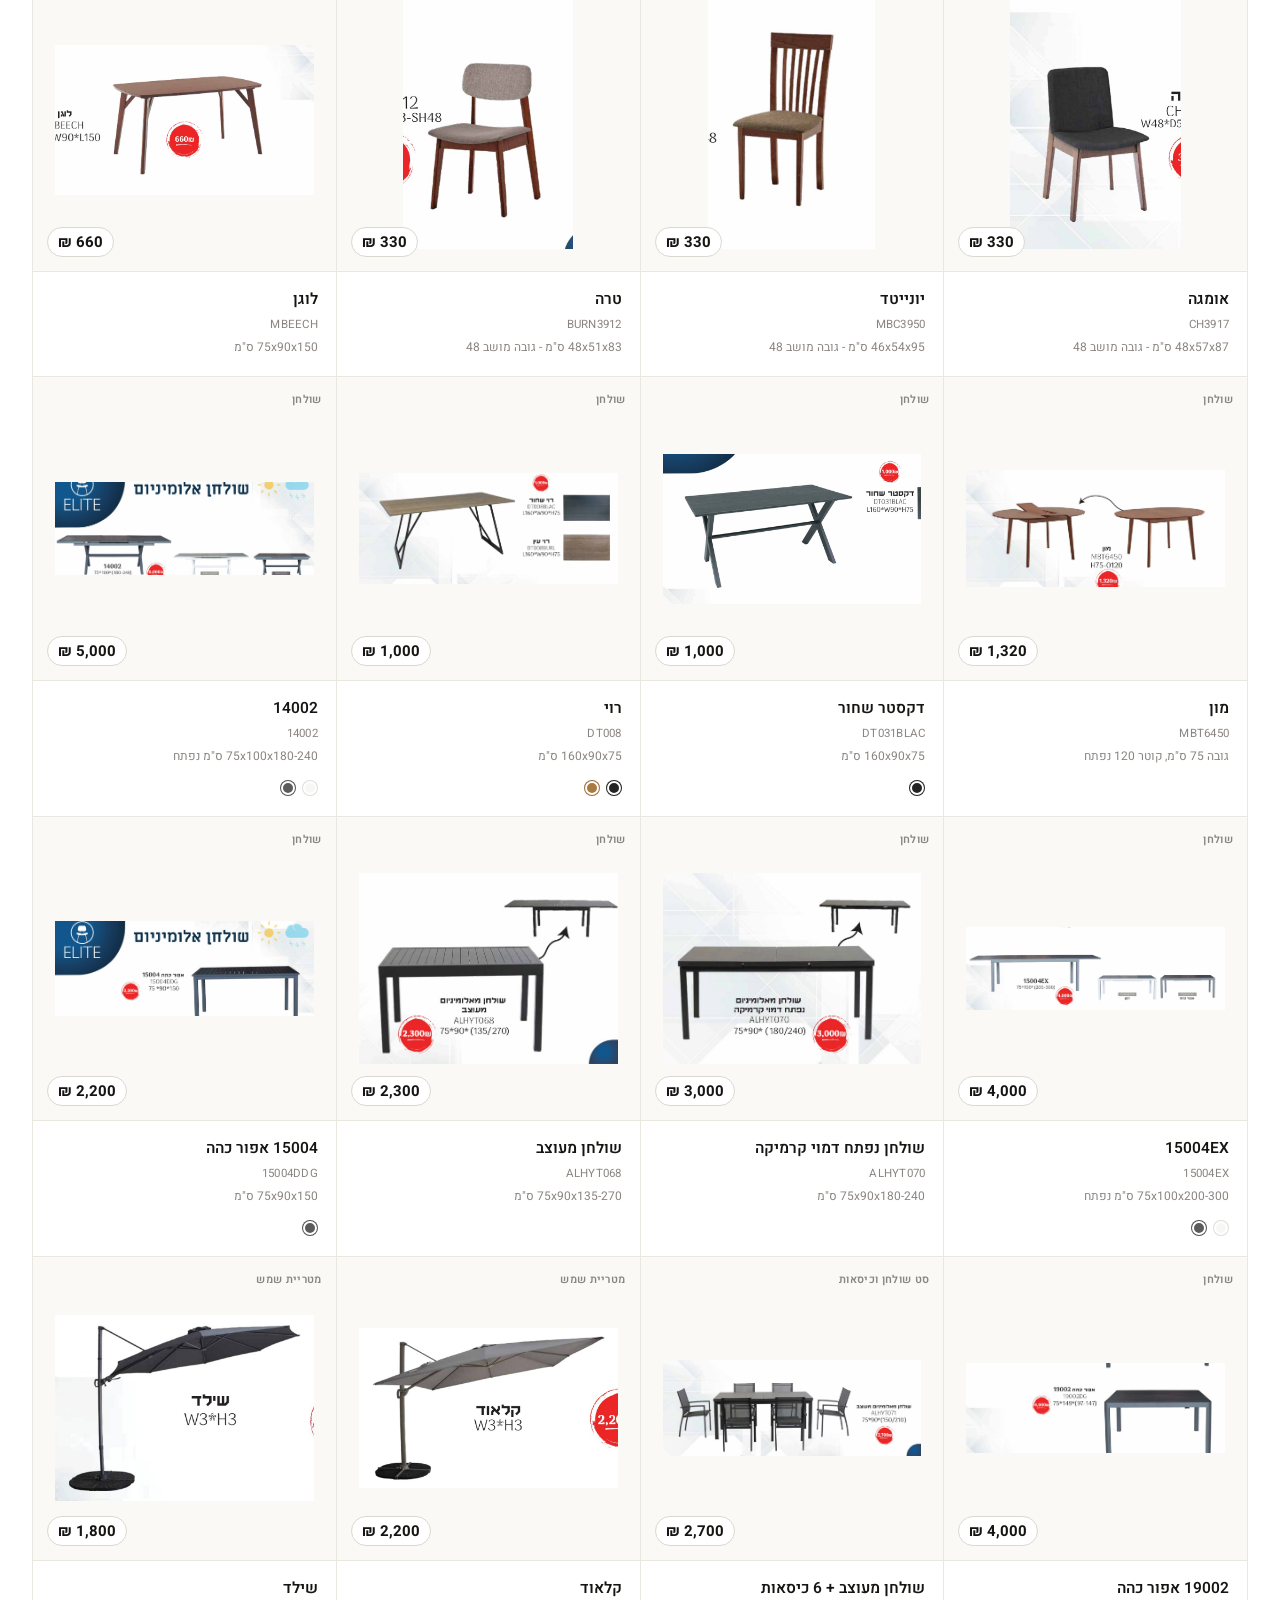
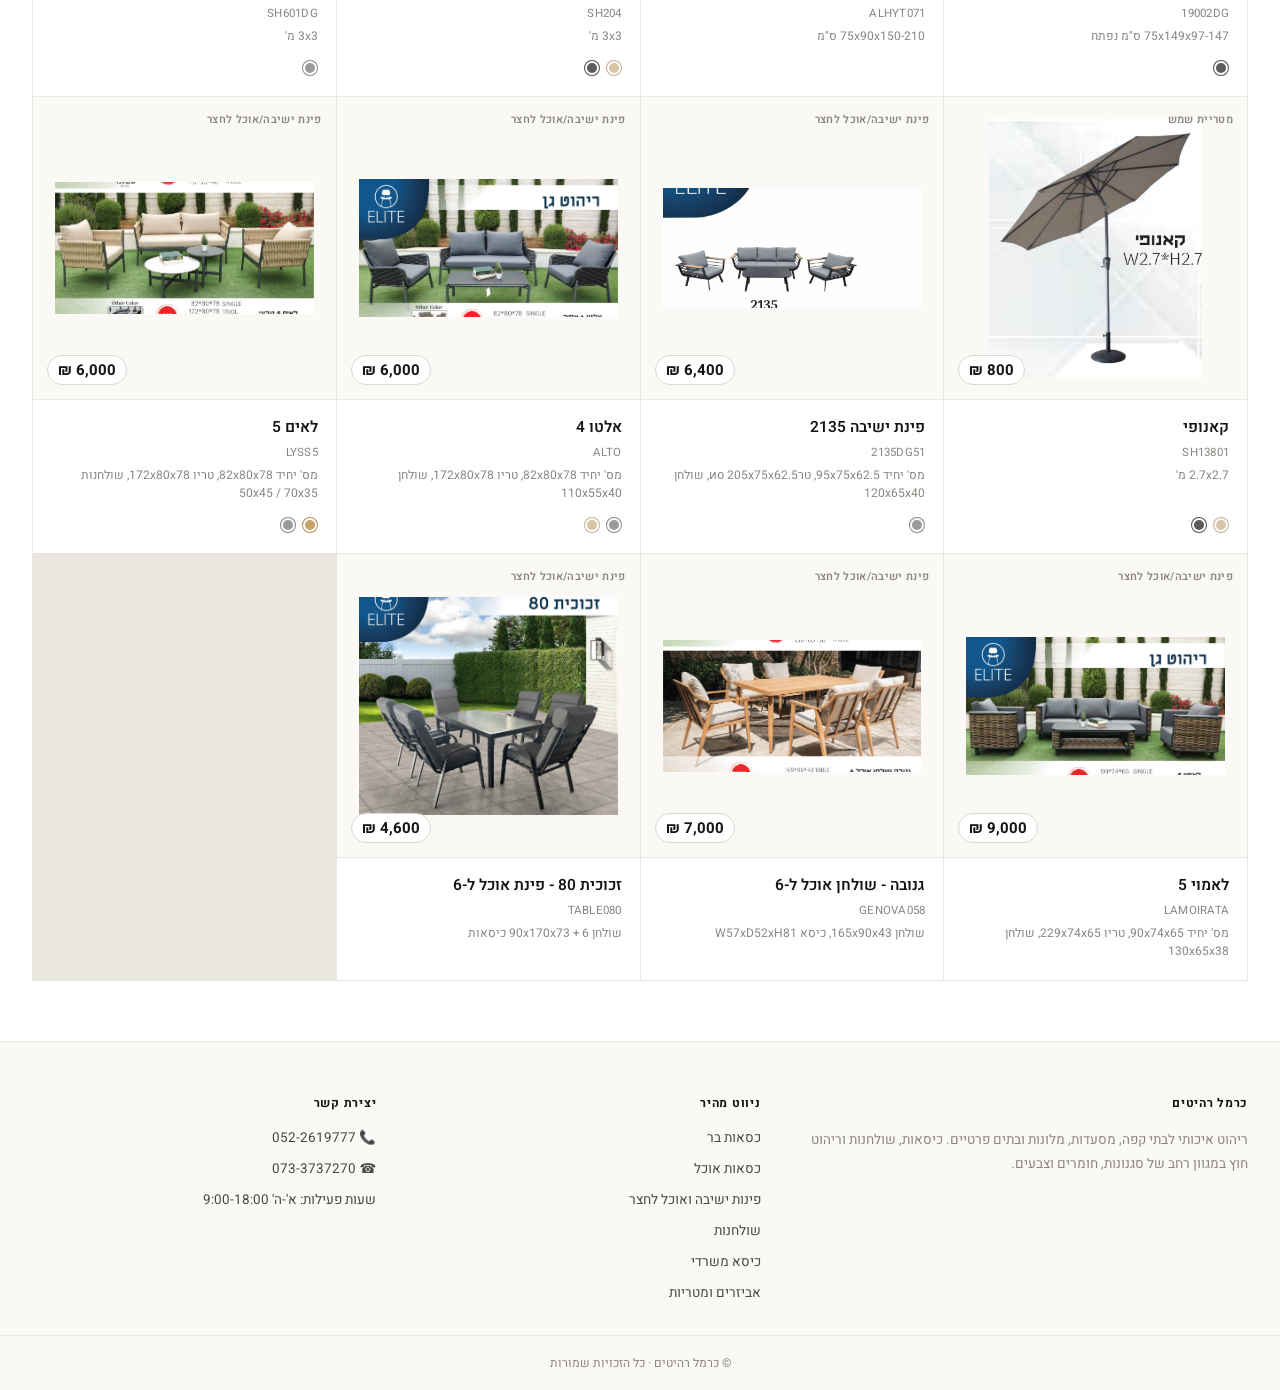
==== commit 5cef0d1d: "Redesign catalog with a bright, minimalist look Rework the visual design toward a clean IKEA/Muuto-s" ====
--- a/index.html
+++ b/index.html
@@ -27,8 +27,8 @@
     <div class="brand">
       <div class="logo">
         <svg viewBox="0 0 24 24" fill="none" xmlns="http://www.w3.org/2000/svg">
-          <path d="M8 3a2 2 0 0 1 2 2v3a2 2 0 0 0 4 0V5a2 2 0 1 1 4 0v6H6V5a2 2 0 0 1 2-2Z" stroke="#2a1a0c" stroke-width="1.6" stroke-linejoin="round"/>
-          <path d="M6 11v4M18 11v4M6 21l1-6M18 21l-1-6" stroke="#2a1a0c" stroke-width="1.6" stroke-linecap="round"/>
+          <path d="M8 3a2 2 0 0 1 2 2v3a2 2 0 0 0 4 0V5a2 2 0 1 1 4 0v6H6V5a2 2 0 0 1 2-2Z" stroke="#fff" stroke-width="1.6" stroke-linejoin="round"/>
+          <path d="M6 11v4M18 11v4M6 21l1-6M18 21l-1-6" stroke="#fff" stroke-width="1.6" stroke-linecap="round"/>
         </svg>
       </div>
       <div>
@@ -39,7 +39,7 @@
     <nav class="catnav" id="catNav"></nav>
     <div class="header-actions">
       <div class="search-box">
-        <svg width="16" height="16" viewBox="0 0 24 24" fill="none"><circle cx="11" cy="11" r="7" stroke="#f4ead9" stroke-width="2"/><path d="m20 20-3.5-3.5" stroke="#f4ead9" stroke-width="2" stroke-linecap="round"/></svg>
+        <svg width="16" height="16" viewBox="0 0 24 24" fill="none"><circle cx="11" cy="11" r="7" stroke="#8a8580" stroke-width="2"/><path d="m20 20-3.5-3.5" stroke="#8a8580" stroke-width="2" stroke-linecap="round"/></svg>
         <input type="text" id="searchInput" placeholder="חיפוש מוצר או קוד...">
       </div>
     </div>
@@ -49,12 +49,13 @@
 <section class="hero">
   <div class="wrap">
     <div>
-      <h2>כל כיסא. כל פינת ישיבה. במקום אחד.</h2>
-      <p>קטלוג מקוון מלא של כרמל רהיטים — כיסאות בר וכיסאות אוכל בברזל, אלומיניום, עץ, מרופד ופלסטיק, פינות ישיבה ואוכל לחצר, שולחנות ומטריות שמש. לכל מוצר מחיר ומגוון צבעים לבחירה.</p>
+      <p class="eyebrow">כרמל רהיטים · קטלוג 2025</p>
+      <h2>כל כיסא. כל פינת ישיבה.<br><b>במקום אחד.</b></h2>
+      <p>קטלוג מקוון מלא — כיסאות בר וכיסאות אוכל בברזל, אלומיניום, עץ, מרופד ופלסטיק, פינות ישיבה ואוכל לחצר, שולחנות ומטריות שמש. לכל מוצר מחיר ומגוון צבעים לבחירה.</p>
       <div class="hero-badges">
-        <div class="hero-badge">🪑 מעל 80 דגמים</div>
-        <div class="hero-badge">🎨 גוונים לבחירה בכל דגם</div>
-        <div class="hero-badge">🌤️ ריהוט חוץ עמיד לכל עונות השנה</div>
+        <div class="hero-badge"><b>87+</b> דגמים</div>
+        <div class="hero-badge"><b>גוונים</b> לבחירה בכל דגם</div>
+        <div class="hero-badge"><b>ריהוט חוץ</b> לכל עונות השנה</div>
       </div>
     </div>
     <div class="hero-visual">
--- a/assets/style.css
+++ b/assets/style.css
@@ -1,220 +1,233 @@
 :root{
-  --ink:#241c14;
-  --wood:#7a4a26;
-  --wood-dark:#4a2f1c;
-  --wood-deep:#2e2013;
-  --cream:#faf6ef;
-  --card:#ffffff;
-  --line:#e8ddcd;
-  --muted:#7b7168;
-  --gold:#b8763e;
-  --gold-dark:#96602e;
-  --ok:#4a7c59;
-  --shadow:0 10px 28px rgba(46,32,19,.10);
-  --shadow-lg:0 18px 44px rgba(46,32,19,.16);
-  --radius:16px;
+  --ink:#161513;
+  --ink-soft:#4a4744;
+  --muted:#8a8580;
+  --line:#eae7e1;
+  --line-strong:#dcd8d0;
+  --bg:#ffffff;
+  --bg-soft:#faf9f6;
+  --sand:#e8e0d2;
+  --accent:#b5713c;
+  --accent-soft:#f4e8da;
+  --price:#161513;
+  --radius:2px;
+  --radius-lg:4px;
 }
 *{box-sizing:border-box}
 html{scroll-behavior:smooth}
 body{
   margin:0;
   font-family:'Heebo','Assistant',system-ui,Arial,sans-serif;
-  background:var(--cream);
+  background:var(--bg);
   color:var(--ink);
+  font-weight:400;
+  -webkit-font-smoothing:antialiased;
 }
 a{color:inherit;text-decoration:none}
 img{display:block}
-.wrap{max-width:1320px;margin:0 auto;padding:0 22px}
+.wrap{max-width:1360px;margin:0 auto;padding:0 32px}
+@media (max-width:640px){.wrap{padding:0 18px}}
 
 /* ---------- Top bar ---------- */
 .topbar{
-  background:var(--wood-deep);
-  color:#f1e7d8;
-  font-size:13px;
-}
-.topbar .wrap{display:flex;justify-content:space-between;align-items:center;padding:8px 22px;flex-wrap:wrap;gap:6px}
-.topbar a{opacity:.92}
-.topbar a:hover{opacity:1;text-decoration:underline}
-.topbar .tb-links{display:flex;gap:18px}
+  background:var(--bg-soft);
+  color:var(--ink-soft);
+  font-size:12.5px;
+  border-bottom:1px solid var(--line);
+}
+.topbar .wrap{display:flex;justify-content:space-between;align-items:center;padding:9px 32px;flex-wrap:wrap;gap:6px}
+.topbar a{opacity:.85;letter-spacing:.01em}
+.topbar a:hover{opacity:1}
+.topbar .tb-links{display:flex;gap:22px}
 
 /* ---------- Header ---------- */
 header.site{
-  background:linear-gradient(180deg,var(--wood-dark),#3a2717 90%);
-  color:#fff;
+  background:#fff;
+  color:var(--ink);
   position:sticky;top:0;z-index:50;
-  box-shadow:0 4px 18px rgba(0,0,0,.18);
+  border-bottom:1px solid var(--line);
 }
 header.site .inner{
   display:flex;align-items:center;justify-content:space-between;
-  padding:14px 22px;gap:18px;flex-wrap:wrap;
-}
-.brand{display:flex;align-items:center;gap:12px}
+  padding:20px 32px;gap:24px;flex-wrap:wrap;
+}
+.brand{display:flex;align-items:center;gap:14px}
 .brand .logo{
-  width:52px;height:52px;border-radius:14px;
-  background:radial-gradient(120% 120% at 30% 20%,var(--gold),var(--gold-dark));
-  display:grid;place-items:center;box-shadow:0 6px 16px rgba(0,0,0,.25);
+  width:40px;height:40px;border-radius:50%;
+  background:var(--ink);
+  display:grid;place-items:center;
   flex:none;
 }
-.brand .logo svg{width:30px;height:30px}
-.brand h1{margin:0;font-size:23px;font-weight:800;letter-spacing:.2px}
-.brand small{display:block;color:#e8d9c1;font-weight:600;font-size:12px;margin-top:1px}
-
-nav.catnav{display:flex;gap:6px;flex-wrap:wrap}
+.brand .logo svg{width:22px;height:22px}
+.brand h1{margin:0;font-size:19px;font-weight:700;letter-spacing:.01em}
+.brand small{display:block;color:var(--muted);font-weight:400;font-size:11px;margin-top:1px;letter-spacing:.02em}
+
+nav.catnav{display:flex;gap:26px;flex-wrap:wrap}
 nav.catnav button{
-  appearance:none;border:1px solid rgba(255,255,255,.18);background:rgba(255,255,255,.06);
-  color:#f4ead9;padding:9px 16px;border-radius:999px;font-weight:700;font-size:14px;
-  cursor:pointer;transition:.15s;white-space:nowrap;
-}
-nav.catnav button:hover{background:rgba(255,255,255,.14)}
-nav.catnav button.active{background:var(--gold);border-color:var(--gold);color:#2a1a0c}
+  appearance:none;border:0;background:transparent;
+  color:var(--ink-soft);padding:6px 0;font-weight:500;font-size:14.5px;
+  cursor:pointer;transition:.15s;white-space:nowrap;border-bottom:2px solid transparent;
+}
+nav.catnav button:hover{color:var(--ink)}
+nav.catnav button.active{color:var(--ink);border-bottom-color:var(--ink);font-weight:700}
 
 .header-actions{display:flex;gap:8px;align-items:center}
 .search-box{
-  display:flex;align-items:center;gap:6px;background:rgba(255,255,255,.1);
-  border:1px solid rgba(255,255,255,.2);border-radius:999px;padding:7px 14px;min-width:200px;
+  display:flex;align-items:center;gap:8px;background:var(--bg-soft);
+  border:1px solid var(--line);border-radius:999px;padding:8px 16px;min-width:220px;
 }
 .search-box input{
-  background:transparent;border:0;outline:0;color:#fff;font-family:inherit;font-size:14px;width:100%;
-}
-.search-box input::placeholder{color:#cbb99e}
-.search-box svg{flex:none;opacity:.8}
+  background:transparent;border:0;outline:0;color:var(--ink);font-family:inherit;font-size:14px;width:100%;
+}
+.search-box input::placeholder{color:var(--muted)}
+.search-box svg{flex:none;opacity:.55}
 
 /* ---------- Hero ---------- */
 .hero{
-  background:
-    radial-gradient(1100px 420px at 15% -10%, rgba(184,118,62,.28), transparent 60%),
-    linear-gradient(180deg,#fff,var(--cream) 70%);
+  background:var(--bg-soft);
   border-bottom:1px solid var(--line);
 }
-.hero .wrap{padding:46px 22px 30px;display:grid;grid-template-columns:1.2fr .8fr;gap:30px;align-items:center}
-@media (max-width:860px){.hero .wrap{grid-template-columns:1fr}}
-.hero h2{font-size:clamp(26px,4vw,40px);margin:0 0 12px;line-height:1.18;font-weight:800;color:var(--wood-deep)}
-.hero p{color:var(--muted);font-size:16.5px;line-height:1.7;margin:0 0 18px;max-width:56ch}
-.hero-badges{display:flex;gap:10px;flex-wrap:wrap}
+.hero .wrap{padding:64px 32px 56px;display:grid;grid-template-columns:1.1fr .9fr;gap:56px;align-items:center}
+@media (max-width:860px){.hero .wrap{grid-template-columns:1fr;padding:44px 22px 36px}}
+.hero .eyebrow{
+  text-transform:uppercase;letter-spacing:.14em;font-size:12px;font-weight:700;color:var(--accent);
+  margin:0 0 14px;
+}
+.hero h2{font-size:clamp(30px,4.2vw,46px);margin:0 0 18px;line-height:1.16;font-weight:300;color:var(--ink);letter-spacing:-.01em}
+.hero h2 b{font-weight:700}
+.hero p{color:var(--ink-soft);font-size:16px;line-height:1.75;margin:0 0 26px;max-width:52ch;font-weight:400}
+.hero-badges{display:flex;gap:28px;flex-wrap:wrap}
 .hero-badge{
-  background:#fff;border:1px solid var(--line);border-radius:999px;padding:8px 14px;
-  font-weight:700;font-size:13.5px;color:var(--wood-dark);display:flex;gap:8px;align-items:center;
-  box-shadow:var(--shadow);
-}
+  font-size:13px;color:var(--ink-soft);display:flex;gap:8px;align-items:center;font-weight:500;
+}
+.hero-badge b{color:var(--ink);font-weight:700;font-size:15px}
 .hero-visual{
-  border-radius:22px;overflow:hidden;box-shadow:var(--shadow-lg);
-  aspect-ratio:4/3;background:#fff;display:grid;grid-template-columns:1fr 1fr;gap:3px;
-}
-.hero-visual img{width:100%;height:100%;object-fit:cover}
+  border-radius:var(--radius-lg);overflow:hidden;
+  aspect-ratio:4/3.4;background:#fff;display:grid;grid-template-columns:1fr 1fr;gap:1px;
+  border:1px solid var(--line);
+}
+.hero-visual img{width:100%;height:100%;object-fit:cover;background:var(--bg-soft)}
 
 /* ---------- Filters ---------- */
 .filters-bar{
-  position:sticky;top:82px;z-index:40;background:rgba(250,246,239,.94);backdrop-filter:blur(6px);
-  border-bottom:1px solid var(--line);padding:12px 0;
-}
-.filters-row{display:flex;align-items:center;gap:10px;flex-wrap:wrap}
-.filters-row .label{font-weight:800;color:var(--wood-dark);font-size:13.5px}
+  position:sticky;top:73px;z-index:40;background:rgba(255,255,255,.96);backdrop-filter:blur(6px);
+  border-bottom:1px solid var(--line);padding:16px 0;
+}
+.filters-row{display:flex;align-items:center;gap:8px;flex-wrap:wrap}
+.filters-row .label{font-weight:700;color:var(--ink);font-size:13px;margin-inline-end:6px}
 .chip{
-  border:1.5px solid var(--line);background:#fff;color:var(--ink);border-radius:999px;
-  padding:6px 14px;font-size:13.5px;font-weight:700;cursor:pointer;transition:.15s;
-}
-.chip:hover{border-color:var(--gold)}
-.chip.active{background:var(--wood-dark);border-color:var(--wood-dark);color:#fff}
-.result-count{margin-inline-start:auto;color:var(--muted);font-size:13.5px;font-weight:600}
+  border:1px solid var(--line-strong);background:#fff;color:var(--ink-soft);border-radius:999px;
+  padding:7px 16px;font-size:13px;font-weight:500;cursor:pointer;transition:.15s;
+}
+.chip:hover{border-color:var(--ink)}
+.chip.active{background:var(--ink);border-color:var(--ink);color:#fff}
+.result-count{margin-inline-start:auto;color:var(--muted);font-size:13px;font-weight:400}
 
 /* ---------- Category section title ---------- */
 .section-title{
-  padding:28px 0 6px;display:flex;align-items:baseline;gap:12px;flex-wrap:wrap;
-}
-.section-title h3{margin:0;font-size:22px;font-weight:800;color:var(--wood-deep)}
-.section-title span{color:var(--muted);font-size:14px}
+  padding:40px 0 8px;display:flex;align-items:baseline;gap:14px;flex-wrap:wrap;
+}
+.section-title h3{margin:0;font-size:24px;font-weight:300;color:var(--ink);letter-spacing:-.01em}
+.section-title h3 b{font-weight:700}
+.section-title span{color:var(--muted);font-size:13.5px}
 
 /* ---------- Product grid ---------- */
 .grid{
-  display:grid;grid-template-columns:repeat(auto-fill,minmax(250px,1fr));
-  gap:20px;padding:18px 0 44px;
+  display:grid;grid-template-columns:repeat(auto-fill,minmax(260px,1fr));
+  gap:1px;background:var(--line);border:1px solid var(--line);
+  padding:0;margin:22px 0 60px;
 }
 .card{
-  background:var(--card);border:1px solid var(--line);border-radius:var(--radius);
-  overflow:hidden;box-shadow:var(--shadow);display:flex;flex-direction:column;
-  transition:transform .18s,box-shadow .18s;cursor:pointer;
-}
-.card:hover{transform:translateY(-4px);box-shadow:var(--shadow-lg)}
+  background:#fff;
+  overflow:hidden;display:flex;flex-direction:column;
+  transition:.18s;cursor:pointer;
+}
+.card:hover{box-shadow:0 2px 24px rgba(20,18,15,.07);position:relative;z-index:1}
 .card .thumb{
-  aspect-ratio:1/1;background:#fbf8f2;display:flex;align-items:center;justify-content:center;
+  aspect-ratio:1/1;background:var(--bg-soft);display:flex;align-items:center;justify-content:center;
   position:relative;overflow:hidden;
 }
-.card .thumb img{width:100%;height:100%;object-fit:contain;padding:10px}
+.card .thumb img{width:100%;height:100%;object-fit:contain;padding:22px;transition:transform .35s ease}
+.card:hover .thumb img{transform:scale(1.04)}
 .card .badge-cat{
-  position:absolute;top:10px;inset-inline-start:10px;background:rgba(46,32,19,.82);color:#fff;
-  font-size:11.5px;font-weight:700;padding:4px 10px;border-radius:999px;
+  position:absolute;top:14px;inset-inline-start:14px;color:var(--muted);
+  font-size:11px;font-weight:600;letter-spacing:.03em;
 }
 .card .price-tag{
-  position:absolute;bottom:10px;inset-inline-end:10px;background:#c22b2b;color:#fff;
-  font-weight:800;font-size:14px;border-radius:999px;padding:7px 13px;box-shadow:0 6px 14px rgba(194,43,43,.4);
-}
-.card .body{padding:14px 14px 16px;display:flex;flex-direction:column;gap:6px;flex:1}
-.card h4{margin:0;font-size:16.5px;font-weight:800;color:var(--wood-deep)}
-.card .code{color:var(--muted);font-size:12px}
-.card .dims{color:var(--muted);font-size:12.5px;line-height:1.5}
-.swatches{display:flex;gap:5px;flex-wrap:wrap;margin-top:auto;padding-top:8px}
+  position:absolute;bottom:14px;inset-inline-end:14px;color:var(--price);
+  font-weight:700;font-size:15px;background:#fff;padding:3px 10px;border-radius:999px;
+  border:1px solid var(--line-strong);
+}
+.card .body{padding:16px 18px 20px;display:flex;flex-direction:column;gap:5px;flex:1;border-top:1px solid var(--line)}
+.card h4{margin:0;font-size:15.5px;font-weight:600;color:var(--ink)}
+.card .code{color:var(--muted);font-size:11.5px;letter-spacing:.02em}
+.card .dims{color:var(--muted);font-size:12px;line-height:1.5}
+.swatches{display:flex;gap:6px;flex-wrap:wrap;margin-top:auto;padding-top:10px}
 .swatch{
-  width:18px;height:18px;border-radius:50%;border:1.5px solid rgba(0,0,0,.12);
+  width:16px;height:16px;border-radius:50%;border:1px solid rgba(0,0,0,.1);
   box-shadow:inset 0 0 0 2px #fff;
 }
 .swatch-more{font-size:11px;color:var(--muted);align-self:center}
 
-.empty-state{padding:60px 20px;text-align:center;color:var(--muted)}
-.empty-state h4{color:var(--wood-dark);margin-bottom:6px}
+.empty-state{padding:70px 20px;text-align:center;color:var(--muted);background:#fff}
+.empty-state h4{color:var(--ink);margin-bottom:6px;font-weight:700}
 
 /* ---------- Modal ---------- */
 .modal-backdrop{
-  position:fixed;inset:0;background:rgba(30,20,10,.55);display:none;align-items:center;justify-content:center;
+  position:fixed;inset:0;background:rgba(22,21,19,.5);display:none;align-items:center;justify-content:center;
   z-index:100;padding:20px;
 }
 .modal-backdrop.open{display:flex}
 .modal{
-  background:#fff;border-radius:20px;max-width:920px;width:100%;max-height:88vh;overflow:auto;
-  box-shadow:0 30px 70px rgba(0,0,0,.35);display:grid;grid-template-columns:1fr 1fr;
+  background:#fff;border-radius:var(--radius-lg);max-width:960px;width:100%;max-height:88vh;overflow:auto;
+  box-shadow:0 24px 60px rgba(20,18,15,.25);display:grid;grid-template-columns:1fr 1fr;
 }
 @media (max-width:720px){.modal{grid-template-columns:1fr}}
-.modal .m-img{background:#fbf8f2;display:flex;align-items:center;justify-content:center;padding:24px}
+.modal .m-img{background:var(--bg-soft);display:flex;align-items:center;justify-content:center;padding:32px}
 .modal .m-img img{max-width:100%;max-height:420px;object-fit:contain}
-.modal .m-body{padding:26px 26px 30px;position:relative}
+.modal .m-body{padding:34px 34px 36px;position:relative}
 .modal .close-btn{
-  position:absolute;top:14px;inset-inline-end:14px;width:34px;height:34px;border-radius:50%;
-  background:var(--cream);border:1px solid var(--line);cursor:pointer;font-size:18px;color:var(--wood-dark);
-}
-.modal h3{margin:0 0 4px;font-size:24px;color:var(--wood-deep)}
-.modal .m-code{color:var(--muted);font-size:13px;margin-bottom:14px}
+  position:absolute;top:16px;inset-inline-end:16px;width:32px;height:32px;border-radius:50%;
+  background:transparent;border:1px solid var(--line-strong);cursor:pointer;font-size:16px;color:var(--ink-soft);
+}
+.modal .close-btn:hover{border-color:var(--ink);color:var(--ink)}
+.modal h3{margin:0 0 6px;font-size:25px;font-weight:700;color:var(--ink)}
+.modal .m-code{color:var(--muted);font-size:12.5px;margin-bottom:18px}
 .modal .m-price{
-  display:inline-block;background:#c22b2b;color:#fff;font-weight:800;font-size:20px;
-  border-radius:12px;padding:8px 16px;margin-bottom:16px;
-}
-.modal .m-row{margin-bottom:14px}
-.modal .m-row b{display:block;font-size:13px;color:var(--wood-dark);margin-bottom:6px}
-.modal .m-swatches{display:flex;gap:10px;flex-wrap:wrap}
-.modal .m-swatch{display:flex;align-items:center;gap:6px;background:var(--cream);border:1px solid var(--line);border-radius:999px;padding:5px 12px 5px 6px;font-size:13px}
-.modal .m-swatch .dot{width:16px;height:16px;border-radius:50%;border:1.5px solid rgba(0,0,0,.12)}
-.modal .m-cta{display:flex;gap:10px;margin-top:20px;flex-wrap:wrap}
+  display:inline-block;color:var(--ink);font-weight:700;font-size:22px;
+  margin-bottom:20px;
+}
+.modal .m-row{margin-bottom:18px}
+.modal .m-row b{display:block;font-size:11.5px;text-transform:uppercase;letter-spacing:.06em;color:var(--muted);margin-bottom:8px;font-weight:700}
+.modal .m-swatches{display:flex;gap:8px;flex-wrap:wrap}
+.modal .m-swatch{display:flex;align-items:center;gap:7px;background:var(--bg-soft);border:1px solid var(--line);border-radius:999px;padding:5px 12px 5px 6px;font-size:12.5px}
+.modal .m-swatch .dot{width:15px;height:15px;border-radius:50%;border:1px solid rgba(0,0,0,.1)}
+.modal .m-cta{display:flex;gap:10px;margin-top:24px;flex-wrap:wrap}
 .btn{
-  border:0;border-radius:12px;padding:12px 20px;font-weight:800;cursor:pointer;font-size:14.5px;
-  display:inline-flex;align-items:center;gap:8px;
-}
-.btn-primary{background:var(--gold);color:#2a1a0c}
-.btn-primary:hover{background:var(--gold-dark)}
-.btn-outline{background:#fff;border:1.5px solid var(--wood-dark);color:var(--wood-dark)}
+  border:0;border-radius:999px;padding:12px 22px;font-weight:700;cursor:pointer;font-size:14px;
+  display:inline-flex;align-items:center;gap:8px;transition:.15s;
+}
+.btn-primary{background:var(--ink);color:#fff}
+.btn-primary:hover{background:var(--accent)}
+.btn-outline{background:#fff;border:1px solid var(--line-strong);color:var(--ink)}
+.btn-outline:hover{border-color:var(--ink)}
 
 /* ---------- Footer ---------- */
 footer.site{
-  background:var(--wood-deep);color:#e9dcc6;margin-top:40px;
-}
-footer.site .wrap{padding:38px 22px 26px;display:grid;grid-template-columns:1.3fr 1fr 1fr;gap:28px}
-@media (max-width:760px){footer.site .wrap{grid-template-columns:1fr}}
-footer.site h5{margin:0 0 12px;font-size:15px;color:#fff}
-footer.site p{color:#cbb99e;font-size:13.5px;line-height:1.8;margin:0}
-footer.site ul{list-style:none;margin:0;padding:0;display:flex;flex-direction:column;gap:8px}
-footer.site a:hover{text-decoration:underline}
-.foot-bottom{border-top:1px solid rgba(255,255,255,.1);text-align:center;padding:16px;font-size:12.5px;color:#b9a483}
+  background:var(--bg-soft);color:var(--ink-soft);margin-top:0;border-top:1px solid var(--line);
+}
+footer.site .wrap{padding:52px 32px 32px;display:grid;grid-template-columns:1.3fr 1fr 1fr;gap:40px}
+@media (max-width:760px){footer.site .wrap{grid-template-columns:1fr;padding:40px 22px 24px}}
+footer.site h5{margin:0 0 16px;font-size:12px;color:var(--ink);text-transform:uppercase;letter-spacing:.06em;font-weight:700}
+footer.site p{color:var(--muted);font-size:13.5px;line-height:1.8;margin:0}
+footer.site ul{list-style:none;margin:0;padding:0;display:flex;flex-direction:column;gap:11px;font-size:13.5px}
+footer.site a:hover{color:var(--ink)}
+.foot-bottom{border-top:1px solid var(--line);text-align:center;padding:18px;font-size:12px;color:var(--muted)}
 
 .fab-whatsapp{
-  position:fixed;bottom:22px;inset-inline-start:22px;background:#25D366;color:#fff;
-  width:56px;height:56px;border-radius:50%;display:flex;align-items:center;justify-content:center;
-  box-shadow:0 10px 24px rgba(37,211,102,.45);z-index:60;
-}
-.fab-whatsapp svg{width:28px;height:28px}
+  position:fixed;bottom:24px;inset-inline-start:24px;background:var(--ink);color:#fff;
+  width:52px;height:52px;border-radius:50%;display:flex;align-items:center;justify-content:center;
+  box-shadow:0 10px 28px rgba(20,18,15,.28);z-index:60;transition:.15s;
+}
+.fab-whatsapp:hover{background:var(--accent)}
+.fab-whatsapp svg{width:24px;height:24px}
